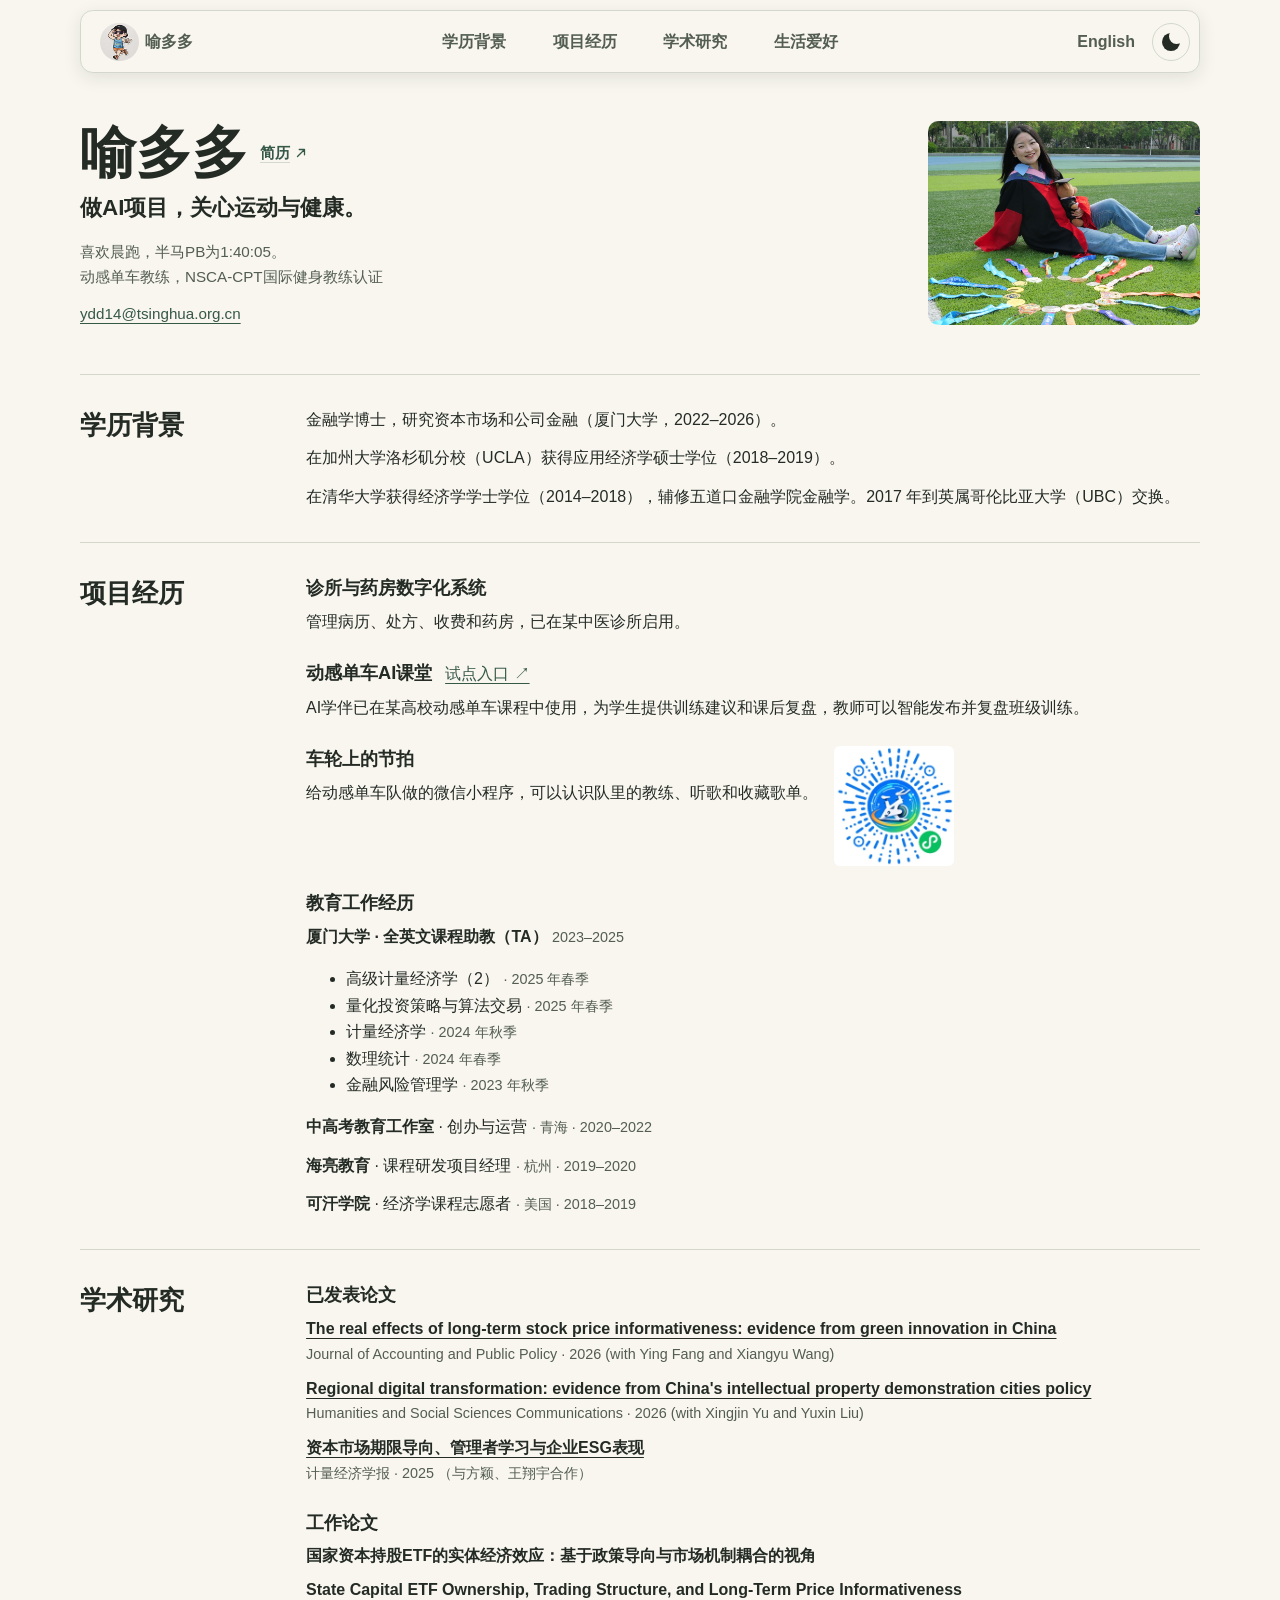
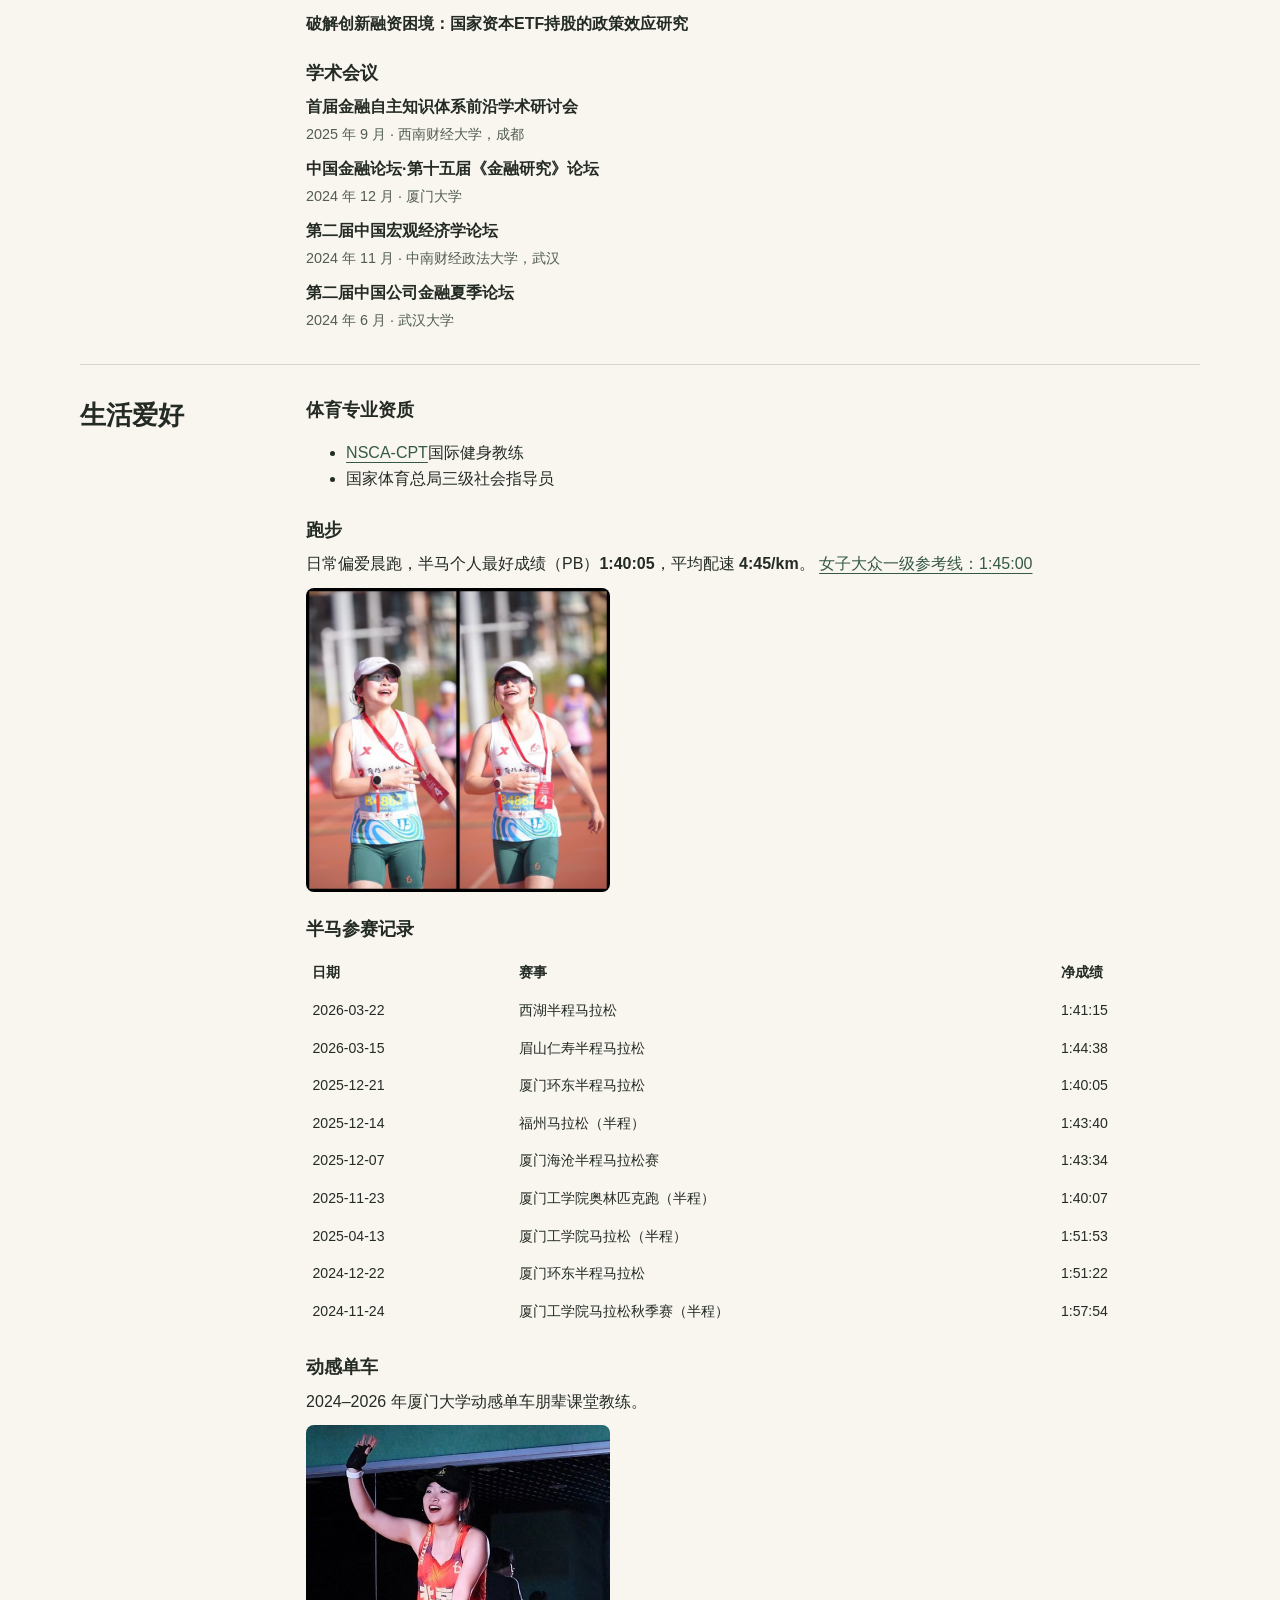
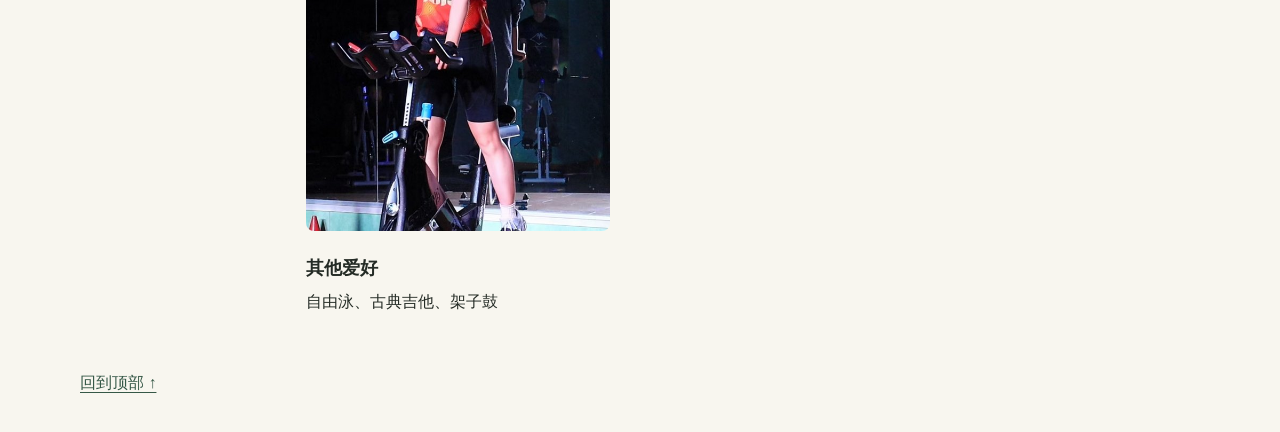
==== index.html @ 2981ffe4 "Optimize avatar and activity photos" ====
<!doctype html>
<html lang="zh-CN">
<meta charset="utf-8">
<meta name="viewport" content="width=device-width,initial-scale=1">
<title>喻多多（Duoduo Yu）｜个人主页</title>
<meta name="description" content="喻多多的个人主页。研究资本市场与公司金融，记录动感单车 AI 课堂、诊所与药房数字化系统，以及跑步和运动经历。">
<link rel="canonical" href="https://duoduoyu18.github.io/">
<link rel="alternate" hreflang="zh-CN" href="https://duoduoyu18.github.io/">
<link rel="alternate" hreflang="en" href="https://duoduoyu18.github.io/en.html">
<link rel="alternate" hreflang="x-default" href="https://duoduoyu18.github.io/">
<script type="application/ld+json">
{"@context":"https://schema.org","@type":"ProfilePage","url":"https://duoduoyu18.github.io/","mainEntity":{"@type":"Person","@id":"https://duoduoyu18.github.io/#duoduo-yu","name":"喻多多","alternateName":"Duoduo Yu","url":"https://duoduoyu18.github.io/"}}
</script>
<link rel="icon" type="image/png" sizes="64x64" href="assets/favicon.png">
<link rel="stylesheet" href="style.css?v=credential-wrap">
<script src="theme.js"></script>
<header><nav aria-label="主页导航"><a class="nav-name" href="#"><img class="nav-avatar" src="assets/avatar.jpg?v=b6f918be05" alt="" width="26" height="26">喻多多</a><div class="nav-links"><a href="#education">学历背景</a><a href="#projects">项目经历</a><a href="#research">学术研究</a><a href="#life">生活爱好</a>
  </div><div class="nav-controls"><a class="language-switch" href="en.html" hreflang="en" lang="en">English</a><button type="button" id="theme" aria-label="深色模式" aria-pressed="false" title="切换深浅外观"><span class="theme-icon" aria-hidden="true"></span></button></div>
</nav></header>
<main>
  <div class="hero"><div><div class="hero-intro"><div class="hero-heading"><h1>喻多多</h1><a class="cv-link" href="assets/DuoduoYu-CV-Full.pdf?v=97f9477d3b"><span>简历</span><svg aria-hidden="true" viewBox="0 0 16 16" width="14" height="14" fill="none" stroke="currentColor" stroke-width="1.5" stroke-linecap="round" stroke-linejoin="round"><path d="M4 12 12 4M6 4h6v6"/></svg></a></div>
    <p class="hero-tagline">做AI项目，关心运动与健康。</p></div>
    <p class="hero-note">喜欢晨跑，半马PB为1:40:05。<br><span class="hero-credential">动感单车教练，NSCA-CPT<span class="credential-name">国际健身教练认证</span></span></p>
    <div class="hero-links"><a href="mailto:ydd14@tsinghua.org.cn">ydd14@tsinghua.org.cn</a></div></div><img src="assets/portrait.jpg?v=663e727a26" width="1080" height="810" fetchpriority="high" alt="喻多多的肖像"></div>
  <section id="education">
    <h2>学历背景</h2><div class="section-content">
    <div class="education-list">
      <p>金融学博士，研究资本市场和公司金融（厦门大学，2022–2026）。</p>
      <p>在加州大学洛杉矶分校（UCLA）获得应用经济学硕士学位（2018–2019）。</p>
      <p>在清华大学获得经济学学士学位（2014–2018），辅修五道口金融学院金融学。2017 年到英属哥伦比亚大学（UBC）交换。</p>
    </div></div>
  </section>
  <section id="projects">
    <h2>项目经历</h2><div class="section-content">
    <article><h3>诊所与药房数字化系统</h3><p>管理病历、处方、收费和药房，已在某中医诊所启用。</p></article>
    <article><div class="project-heading"><h3>动感单车AI课堂</h3><a href="https://pilot.chuangnh.cn/pilot">试点入口 ↗</a></div><p>AI学伴已在某高校动感单车课程中使用，为学生提供训练建议和课后复盘，教师可以智能发布并复盘班级训练。</p></article>
    <article class="mini-project"><div><h3>车轮上的节拍</h3><p>给动感单车队做的微信小程序，可以认识队里的教练、听歌和收藏歌单。</p></div><img class="mini-code" src="assets/cycling-code.jpg" alt="车轮上的节拍微信小程序码" width="258" height="258" loading="lazy" decoding="async"></article>
    <div class="subsection"><h3>教育工作经历</h3>
      <p><strong>厦门大学 · 全英文课程助教（TA）</strong> <span class="meta">2023–2025</span></p>
      <ul>
        <li>高级计量经济学（2） <span class="meta">· 2025 年春季</span></li>
        <li>量化投资策略与算法交易 <span class="meta">· 2025 年春季</span></li>
        <li>计量经济学 <span class="meta">· 2024 年秋季</span></li>
        <li>数理统计 <span class="meta">· 2024 年春季</span></li>
        <li>金融风险管理学 <span class="meta">· 2023 年秋季</span></li>
      </ul>
      <p><strong>中高考教育工作室</strong> · 创办与运营 <span class="meta">· 青海 · 2020–2022</span></p>
      <p><strong>海亮教育</strong> · 课程研发项目经理 <span class="meta">· 杭州 · 2019–2020</span></p>
      <p><strong>可汗学院</strong> · 经济学课程志愿者 <span class="meta">· 美国 · 2018–2019</span></p>
    </div></div>
  </section>
  <section id="research">
    <h2>学术研究</h2><div class="section-content">
    <div class="research-group"><h3>已发表论文</h3>
    <article class="research-entry"><p class="paper-title"><a href="https://doi.org/10.1016/j.jaccpubpol.2026.107481">The real effects of long-term stock price informativeness: evidence from green innovation in China</a></p><p class="meta">Journal of Accounting and Public Policy · 2026 (with Ying Fang and Xiangyu Wang)</p></article>
    <article class="research-entry"><p class="paper-title"><a href="https://doi.org/10.1057/s41599-026-08587-w">Regional digital transformation: evidence from China's intellectual property demonstration cities policy</a></p><p class="meta">Humanities and Social Sciences Communications · 2026 (with Xingjin Yu and Yuxin Liu)</p></article>
    <article class="research-entry"><p class="paper-title"><a href="https://doi.org/10.12012/CJoE2025-0323">资本市场期限导向、管理者学习与企业ESG表现</a></p><p class="meta">计量经济学报 · 2025 （与方颖、王翔宇合作）</p></article>
    </div>
    <div class="subsection research-group"><h3>工作论文</h3><p class="paper-title">国家资本持股ETF的实体经济效应：基于政策导向与市场机制耦合的视角</p><p class="paper-title">State Capital ETF Ownership, Trading Structure, and Long-Term Price Informativeness</p><p class="paper-title">破解创新融资困境：国家资本ETF持股的政策效应研究</p></div>
    <div class="subsection research-group conference-list"><h3>学术会议</h3>
      <p><strong>首届金融自主知识体系前沿学术研讨会</strong> <span class="meta">2025 年 9 月 · 西南财经大学，成都</span></p>
      <p><strong>中国金融论坛·第十五届《金融研究》论坛</strong> <span class="meta">2024 年 12 月 · 厦门大学</span></p>
      <p><strong>第二届中国宏观经济学论坛</strong> <span class="meta">2024 年 11 月 · 中南财经政法大学，武汉</span></p>
      <p><strong>第二届中国公司金融夏季论坛</strong> <span class="meta">2024 年 6 月 · 武汉大学</span></p>
    </div></div>
  </section>
  <section id="life">
    <h2>生活爱好</h2><div class="section-content">
    <article><h3>体育专业资质</h3><ul><li><a href="https://nsca.com.cn/certifications">NSCA-CPT</a>国际健身教练</li><li>国家体育总局三级社会指导员</li></ul></article>
    <article><h3>跑步</h3><p>日常偏爱晨跑，半马个人最好成绩（PB）<strong>1:40:05</strong>，平均配速 <strong>4:45/km</strong>。 <a href="https://www.gagarun.com/zh/blog/half-marathon-average-time-by-age-chart#:~:text=%E5%A5%B3%E5%AD%90%E7%B2%BE%E8%8B%B1%E7%BA%A7">女子大众一级参考线：1:45:00</a></p><img class="activity-photo" src="assets/running.jpg?v=bd28b803ec" alt="喻多多在半马赛场" width="760" height="760" loading="lazy" decoding="async">
    <div class="subsection"><h3>半马参赛记录</h3><table><thead><tr><th>日期</th><th>赛事</th><th>净成绩</th></tr></thead><tbody>
    <tr><td>2026-03-22</td><td>西湖半程马拉松</td><td>1:41:15</td></tr>
    <tr><td>2026-03-15</td><td>眉山仁寿半程马拉松</td><td>1:44:38</td></tr>
    <tr><td>2025-12-21</td><td>厦门环东半程马拉松</td><td>1:40:05</td></tr>
    <tr><td>2025-12-14</td><td>福州马拉松（半程）</td><td>1:43:40</td></tr>
    <tr><td>2025-12-07</td><td>厦门海沧半程马拉松赛</td><td>1:43:34</td></tr>
    <tr><td>2025-11-23</td><td>厦门工学院奥林匹克跑（半程）</td><td>1:40:07</td></tr>
    <tr><td>2025-04-13</td><td>厦门工学院马拉松（半程）</td><td>1:51:53</td></tr>
    <tr><td>2024-12-22</td><td>厦门环东半程马拉松</td><td>1:51:22</td></tr>
    <tr><td>2024-11-24</td><td>厦门工学院马拉松秋季赛（半程）</td><td>1:57:54</td></tr>
    </tbody></table></div></article>
    <article><h3>动感单车</h3><p>2024–2026 年厦门大学动感单车朋辈课堂教练。</p><img class="activity-photo" src="assets/cycling.jpg?v=b81860acdb" alt="喻多多带领动感单车课" width="570" height="760" loading="lazy" decoding="async"></article>
    <article><h3>其他爱好</h3><p>自由泳、古典吉他、架子鼓</p></article></div>
  </section>
</main>
<footer><a href="#">回到顶部 ↑</a></footer>
</html>
---- style.css ----
:root{color-scheme:light;--space-line:.5rem;--space-paragraph:.75rem;--space-group:1.5rem;--reading-leading:1.65;--bg:#f8f6ef;--ink:#242b25;--muted:#535d51;--line:#d4d8cc;--link:#365847}
:root[data-theme=dark]{color-scheme:dark;--bg:#1b211c;--ink:#f0eee4;--muted:#bcc5b8;--line:#444e43;--link:#accdb7}
*{box-sizing:border-box}
body{margin:0 auto;padding:0 clamp(1rem,5vw,3rem);max-width:62rem;background:var(--bg);color:var(--ink);font:1rem/var(--reading-leading) Inter,"Microsoft YaHei",sans-serif}
a{color:var(--link);text-underline-offset:.23em}
:focus-visible{outline:2px solid var(--link);outline-offset:4px}
nav,footer,.section-head{display:flex;align-items:center;gap:.75rem 1.4rem;flex-wrap:wrap}
nav{padding:.55rem 0;border-bottom:1px solid var(--line)}
nav a{text-decoration:none}
button#theme{margin-left:auto;color:var(--ink);background:transparent;font:inherit;font-size:1.2rem;border:1px solid var(--line);border-radius:50%;width:var(--nav-icon-size);height:var(--nav-icon-size);cursor:pointer}
.hero{display:flex;align-items:center;justify-content:space-between;gap:1.5rem;padding:clamp(1.5rem,4vw,3rem) 0}
h1,h2{font-family:"Songti SC",SimSun,serif}
h1{margin:0;font-size:clamp(2rem,4vw,2.85rem);line-height:1.15}
.hero img{display:block;width:clamp(8rem,30vw,17rem);height:auto;border-radius:.65rem}
section{border-top:1px solid var(--line)}
h2{font-size:1.65rem;margin:0 0 .75rem}
.section-head{justify-content:space-between;margin-bottom:1rem}
.section-head h2{margin:0}
article{padding:0}
h3{margin:0;font-size:1.14rem;line-height:1.45;color:var(--ink)}
p{margin:var(--space-line) 0 0;max-width:65ch}
.meta{color:var(--muted);font-size:.9rem}
.subsection{margin-top:var(--space-group)}
table{width:100%;border-collapse:collapse;font-size:.88rem;margin-top:.75rem;font-variant-numeric:tabular-nums}
td,th{text-align:left;padding:.45rem .4rem}
td:first-child,td:last-child{white-space:nowrap}
footer{justify-content:space-between;padding:1.4rem 0 2.2rem}
@media(max-width:480px){nav{gap:.55rem .75rem;font-size:.86rem}.hero{gap:.75rem}td,th{padding:.4rem .2rem}}


#theme{display:grid;place-items:center}
.theme-icon{display:block;position:relative;width:1.12rem;height:1.12rem;border-radius:50%;background:currentColor}
:root:not([data-theme=dark]) .theme-icon::after{content:"";position:absolute;width:.94rem;height:.94rem;border-radius:50%;top:-.21rem;right:-.24rem;background:var(--bg)}
:root[data-theme=dark] .theme-icon{width:.68rem;height:.68rem;box-shadow:0 -.65rem 0 -.23rem,0 .65rem 0 -.23rem,.65rem 0 0 -.23rem,-.65rem 0 0 -.23rem,.46rem .46rem 0 -.23rem,-.46rem .46rem 0 -.23rem,.46rem -.46rem 0 -.23rem,-.46rem -.46rem 0 -.23rem}
.subsection h3 + p{margin-top:var(--space-line)}
.subsection p + p{margin-top:var(--space-paragraph)}
.paper-title{font-size:1rem;font-weight:600;line-height:1.5}

nav{gap:.25rem .4rem}
nav a{display:inline-flex;align-items:center;min-height:2.5rem;padding:.35rem .65rem;border-radius:.4rem;color:var(--muted);font-weight:600;transition:background-color .15s,color .15s}
nav a:hover,nav a:focus-visible,button#theme:hover,button#theme:focus-visible{background:color-mix(in srgb,var(--link) 12%,var(--bg));color:var(--link)}

.research-group{margin-top:1.5rem}
.research-group h3{margin-bottom:.55rem}
.research-group .paper-title{font-weight:600;margin:.4rem 0}
.conference-list strong{font-weight:600}
.conference-list .meta{display:block;margin-top:.05rem}
.conference-list p+p{margin-top:var(--space-paragraph)}
@media(max-width:480px){nav a{padding-inline:.42rem;min-height:2.4rem}nav{gap:.15rem .2rem}}
@media(prefers-reduced-motion:reduce){nav a{transition:none}}

.education-list{display:grid;gap:var(--space-paragraph);max-width:42rem}

.paper-title a{color:inherit}.paper-title a:hover,.paper-title a:focus-visible{color:var(--link)}

.project-heading{display:flex;align-items:baseline;flex-wrap:wrap;gap:.15rem .8rem}.project-heading a{font-size:1rem;text-decoration-skip-ink:none}
.hero-links,.hero-note{font-size:.95rem}
.hero>div{display:grid;gap:var(--space-paragraph);min-width:0}
.hero-intro{display:grid;gap:.25rem}.hero-links a{overflow-wrap:anywhere}
.mini-project{display:flex;align-items:flex-start;gap:.65rem 1rem;flex-wrap:wrap}
.mini-code{width:7.5rem;height:auto;border-radius:.35rem}
#research .research-group h3{color:var(--ink);margin:0 0 .75rem}
#research .research-group>:not(h3){margin:0;padding:0}
#research .research-group>:not(h3)+:not(h3){margin-top:.62rem}
#research .research-entry p{margin:0}
#research .paper-title,#research .conference-list strong{line-height:1.5}
#research .research-entry .meta,#research .conference-list .meta{margin-top:.12rem}

header{position:sticky;top:.65rem;z-index:5;padding:0;margin:.65rem 0 0;border:1px solid var(--line);border-radius:.8rem;background:var(--bg);box-shadow:0 5px 18px #17231c19}
nav{padding:.35rem .55rem;border-bottom:0}
main section{scroll-margin-top:6.5rem}
.hero-links a{text-decoration-skip-ink:none;text-underline-offset:.29em}
#research .research-group + .research-group{margin-top:var(--space-group)}
#research .research-group h3{font-weight:700;margin-bottom:var(--space-line)}
.education-list p{margin:0}
.education-list strong{font-weight:650}
@media(max-width:480px){header{top:.35rem}nav{padding:.25rem .35rem}main section{scroll-margin-top:7rem}}
body{max-width:76rem}
main>section{display:grid;grid-template-columns:minmax(8rem,.21fr) minmax(0,1fr);gap:clamp(1.3rem,3vw,3.2rem);align-items:start;padding-block:clamp(1.5rem,3vw,2rem)}
main>section>h2{margin:0;line-height:1.4}
.section-content{min-width:0;overflow-wrap:anywhere}
.section-content p,.section-content .education-list{max-width:none}
.section-content>article+article{margin-top:var(--space-group)}
.section-content>.research-group:first-child{margin-top:0}
.hero-links a,.section-content li a{text-decoration-skip-ink:none}
@media(max-width:700px){main>section{grid-template-columns:minmax(0,1fr);gap:var(--space-paragraph)}}
nav .language-switch{margin-left:auto}
nav .language-switch+#theme{margin-left:0}
.hero-note{max-width:none;margin:0;color:var(--muted)}
.hero-heading{display:flex;align-items:center;flex-wrap:wrap;gap:.35rem .75rem}
.cv-link{
  display:inline-flex;align-items:center;gap:.25rem;min-height:2.75rem;
  font-size:.95rem;font-weight:650;line-height:1.2;text-decoration:none;white-space:nowrap
}
.cv-link span{text-decoration:underline;text-underline-offset:.26em;text-decoration-color:var(--line)}
.cv-link:hover span,.cv-link:focus-visible span{text-decoration-color:currentColor}
html[lang=en] body,html[lang=en] h1,html[lang=en] h2{font-family:Inter,"Segoe UI",Arial,sans-serif}
html[lang=en] h1,html[lang=en] h2{letter-spacing:-.025em}
nav .nav-name{justify-self:start;font-weight:650;white-space:nowrap;margin-right:.35rem}


nav .nav-links,nav .nav-controls{display:flex;align-items:center;gap:inherit}
nav .nav-controls{margin-left:auto}
nav .language-switch{margin-left:0}
@media(max-width:850px){
  header nav{display:grid;grid-template-columns:minmax(0,1fr) auto;gap:.2rem .35rem}
  nav .nav-links{grid-area:2/1/3/-1;display:grid;grid-template-columns:repeat(4,minmax(0,1fr))}
  nav .nav-links a{justify-content:center;text-align:center;line-height:1.25;padding-inline:.18rem}
  nav .nav-controls{grid-area:1/2}
  main section{scroll-margin-top:8rem}
}
@media(max-width:380px){nav .nav-links a{font-size:.78rem}}
@media(min-width:851px){
  header nav{display:grid;grid-template-columns:1fr auto 1fr}
  nav .nav-name{justify-self:start}
}
@media(max-width:850px){
  nav .nav-links{width:94%;justify-self:center}
}
html[lang=zh-CN] h1{font-size:clamp(2.35rem,5vw,3.5rem)}

@media(min-width:851px){nav .nav-links{column-gap:clamp(.9rem,2vw,1.75rem)}}
@media(max-width:850px){nav .nav-links{width:100%;column-gap:.35rem;margin-top:.2rem}}
nav .nav-name{gap:.42rem}
.nav-avatar{display:block;width:var(--nav-icon-size);height:var(--nav-icon-size);border-radius:50%;object-fit:cover}
.activity-photo{display:block;width:min(100%,19rem);height:auto;margin-top:.65rem;border-radius:.5rem}
header nav{--nav-icon-size:2.4rem}
@media(max-width:480px){header nav{--nav-icon-size:2rem}}

.hero-tagline{max-width:none;margin:0;font-size:clamp(1.08rem,2vw,1.4rem);font-weight:650;line-height:1.4}
.hero-links,.hero-tagline,.hero-note{line-height:var(--reading-leading)}

@media(max-width:600px){
  .hero{flex-direction:column;align-items:flex-start;gap:1rem}
  .hero>div{width:100%}
  .hero img{width:min(100%,14rem)}
  .hero-tagline{font-size:1.08rem;text-wrap:balance}
}

.hero-credential{display:block;text-wrap:balance}
.credential-name{white-space:nowrap}
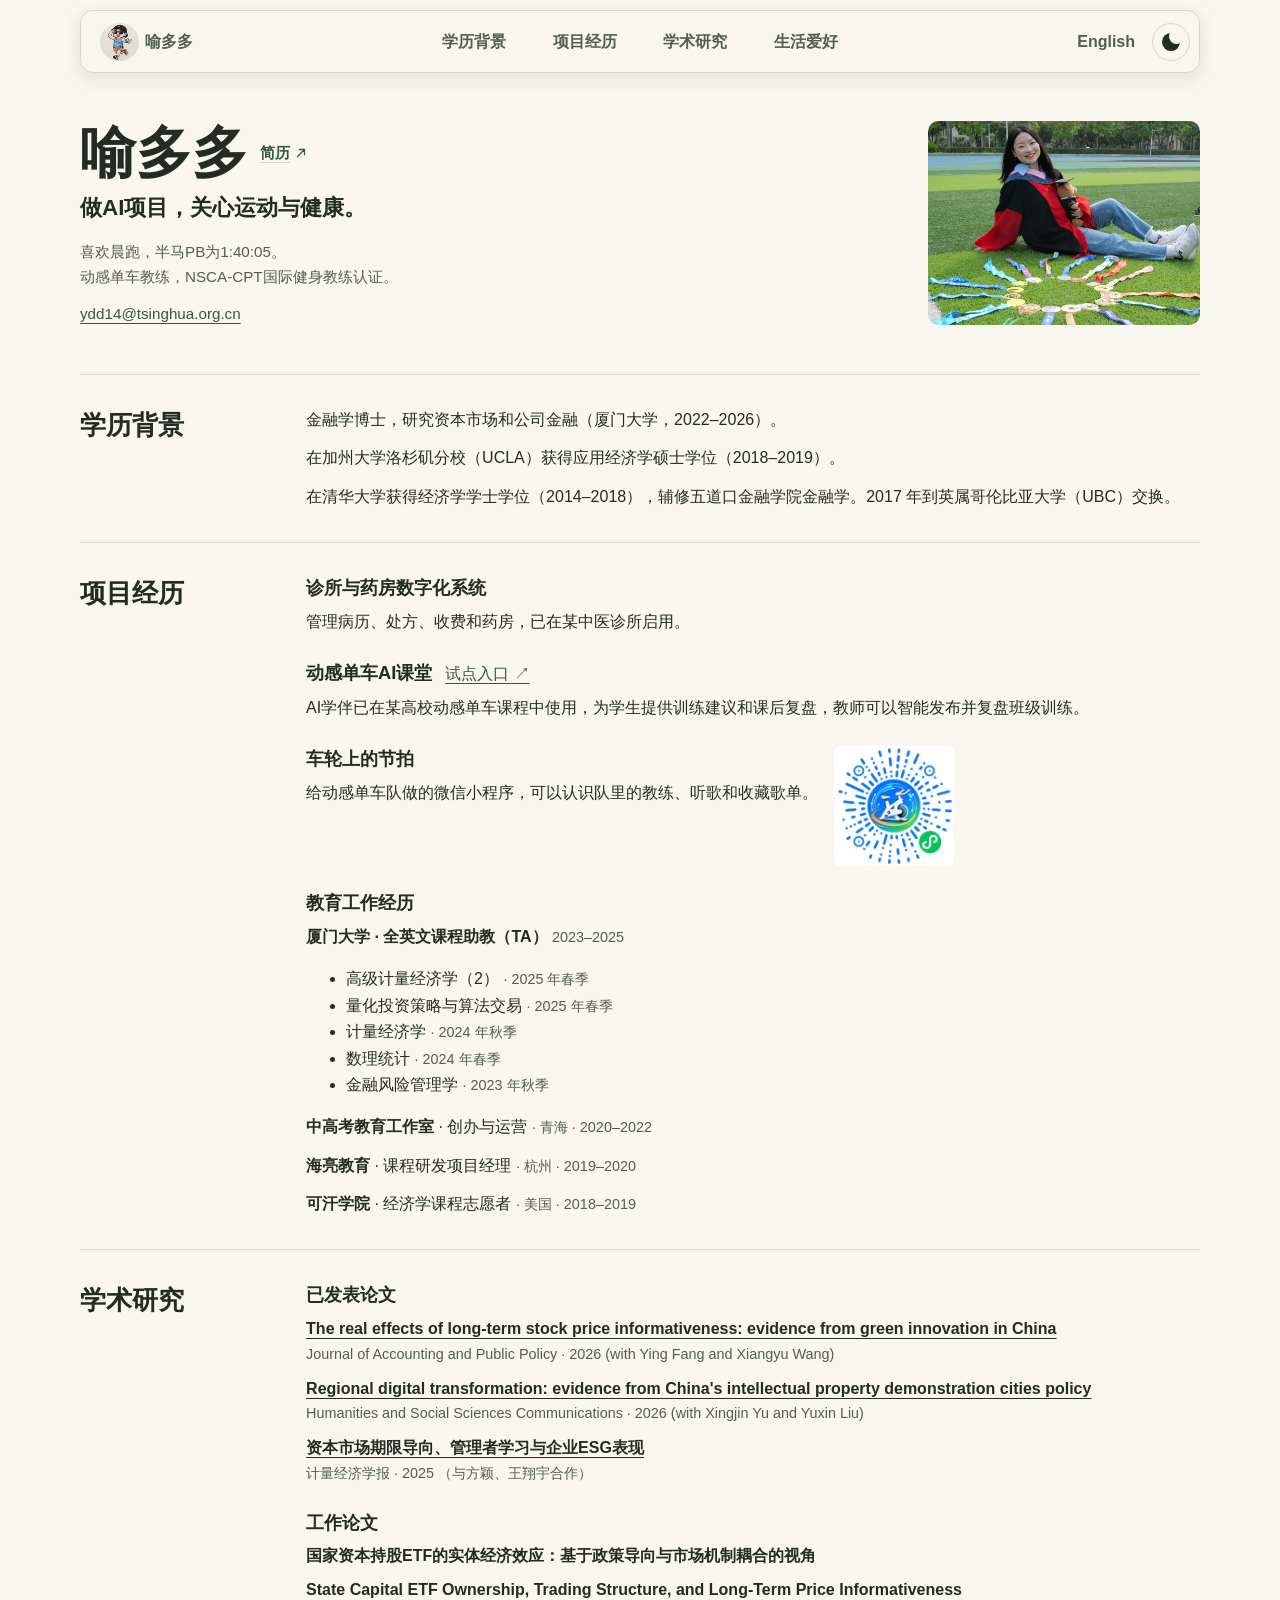
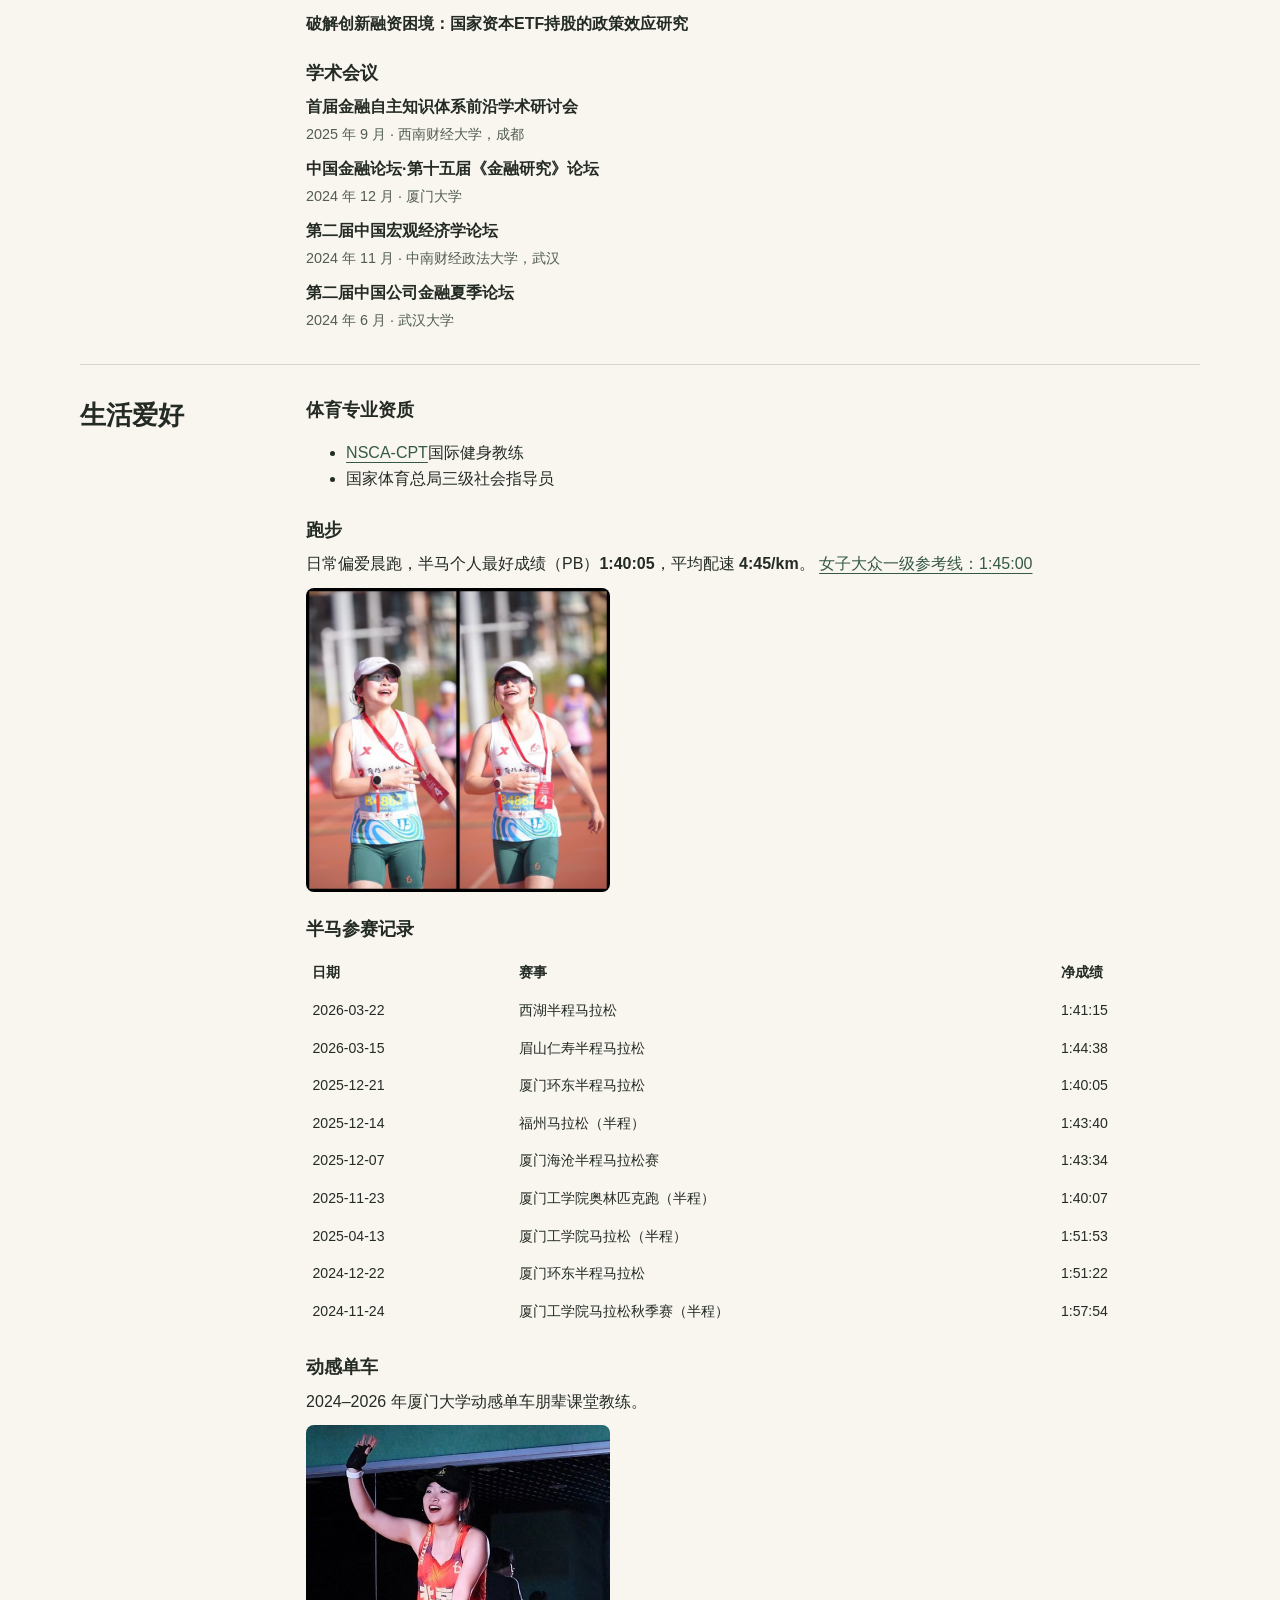
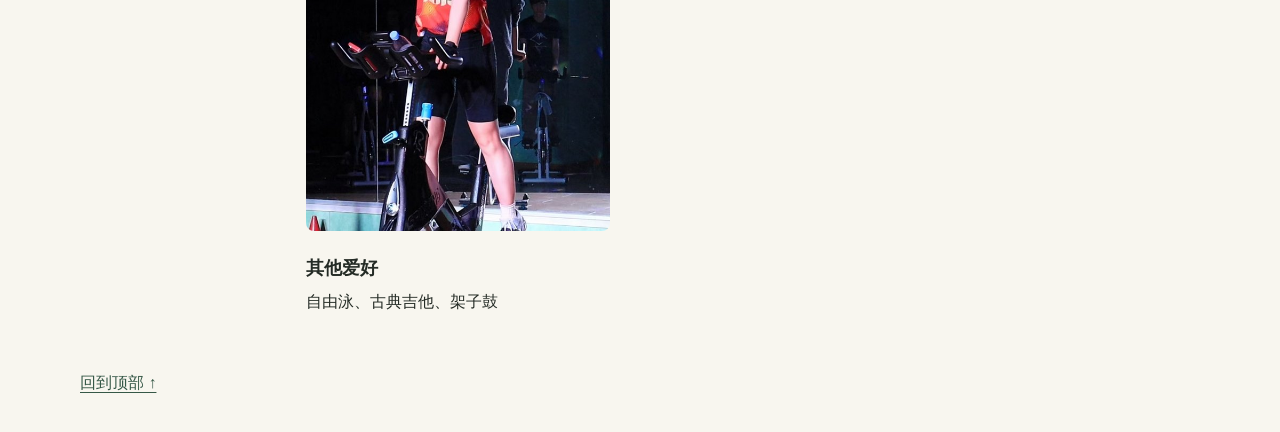
==== commit bba72324: "Use the requested punctuation in the credential" ====
--- a/index.html
+++ b/index.html
@@ -20,7 +20,7 @@
 <main>
   <div class="hero"><div><div class="hero-intro"><div class="hero-heading"><h1>喻多多</h1><a class="cv-link" href="assets/DuoduoYu-CV-Full.pdf?v=97f9477d3b"><span>简历</span><svg aria-hidden="true" viewBox="0 0 16 16" width="14" height="14" fill="none" stroke="currentColor" stroke-width="1.5" stroke-linecap="round" stroke-linejoin="round"><path d="M4 12 12 4M6 4h6v6"/></svg></a></div>
     <p class="hero-tagline">做AI项目，关心运动与健康。</p></div>
-    <p class="hero-note">喜欢晨跑，半马PB为1:40:05。<br><span class="hero-credential">动感单车教练，NSCA-CPT<span class="credential-name">国际健身教练认证</span></span></p>
+    <p class="hero-note">喜欢晨跑，半马PB为1:40:05。<br><span class="hero-credential">动感单车教练，NSCA-CPT<span class="credential-name">国际健身教练认证。</span></span></p>
     <div class="hero-links"><a href="mailto:ydd14@tsinghua.org.cn">ydd14@tsinghua.org.cn</a></div></div><img src="assets/portrait.jpg?v=663e727a26" width="1080" height="810" fetchpriority="high" alt="喻多多的肖像"></div>
   <section id="education">
     <h2>学历背景</h2><div class="section-content">
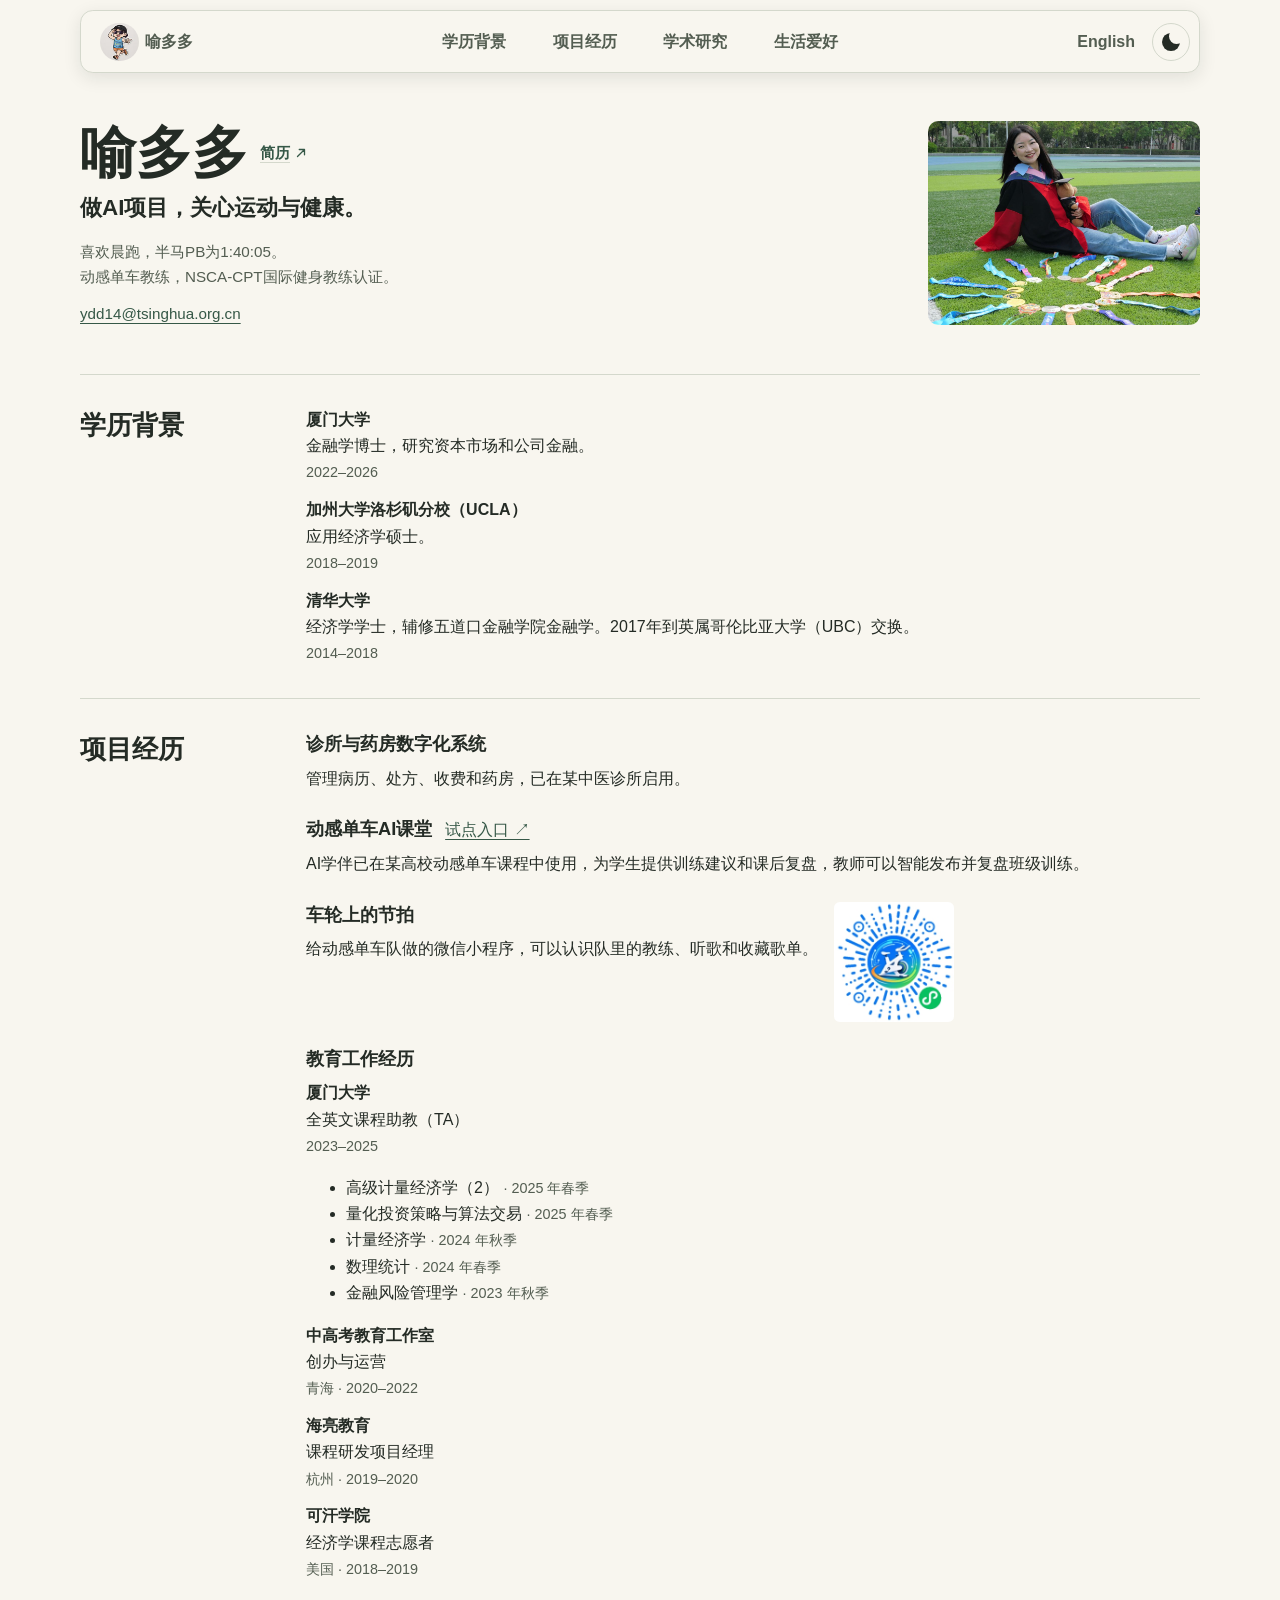
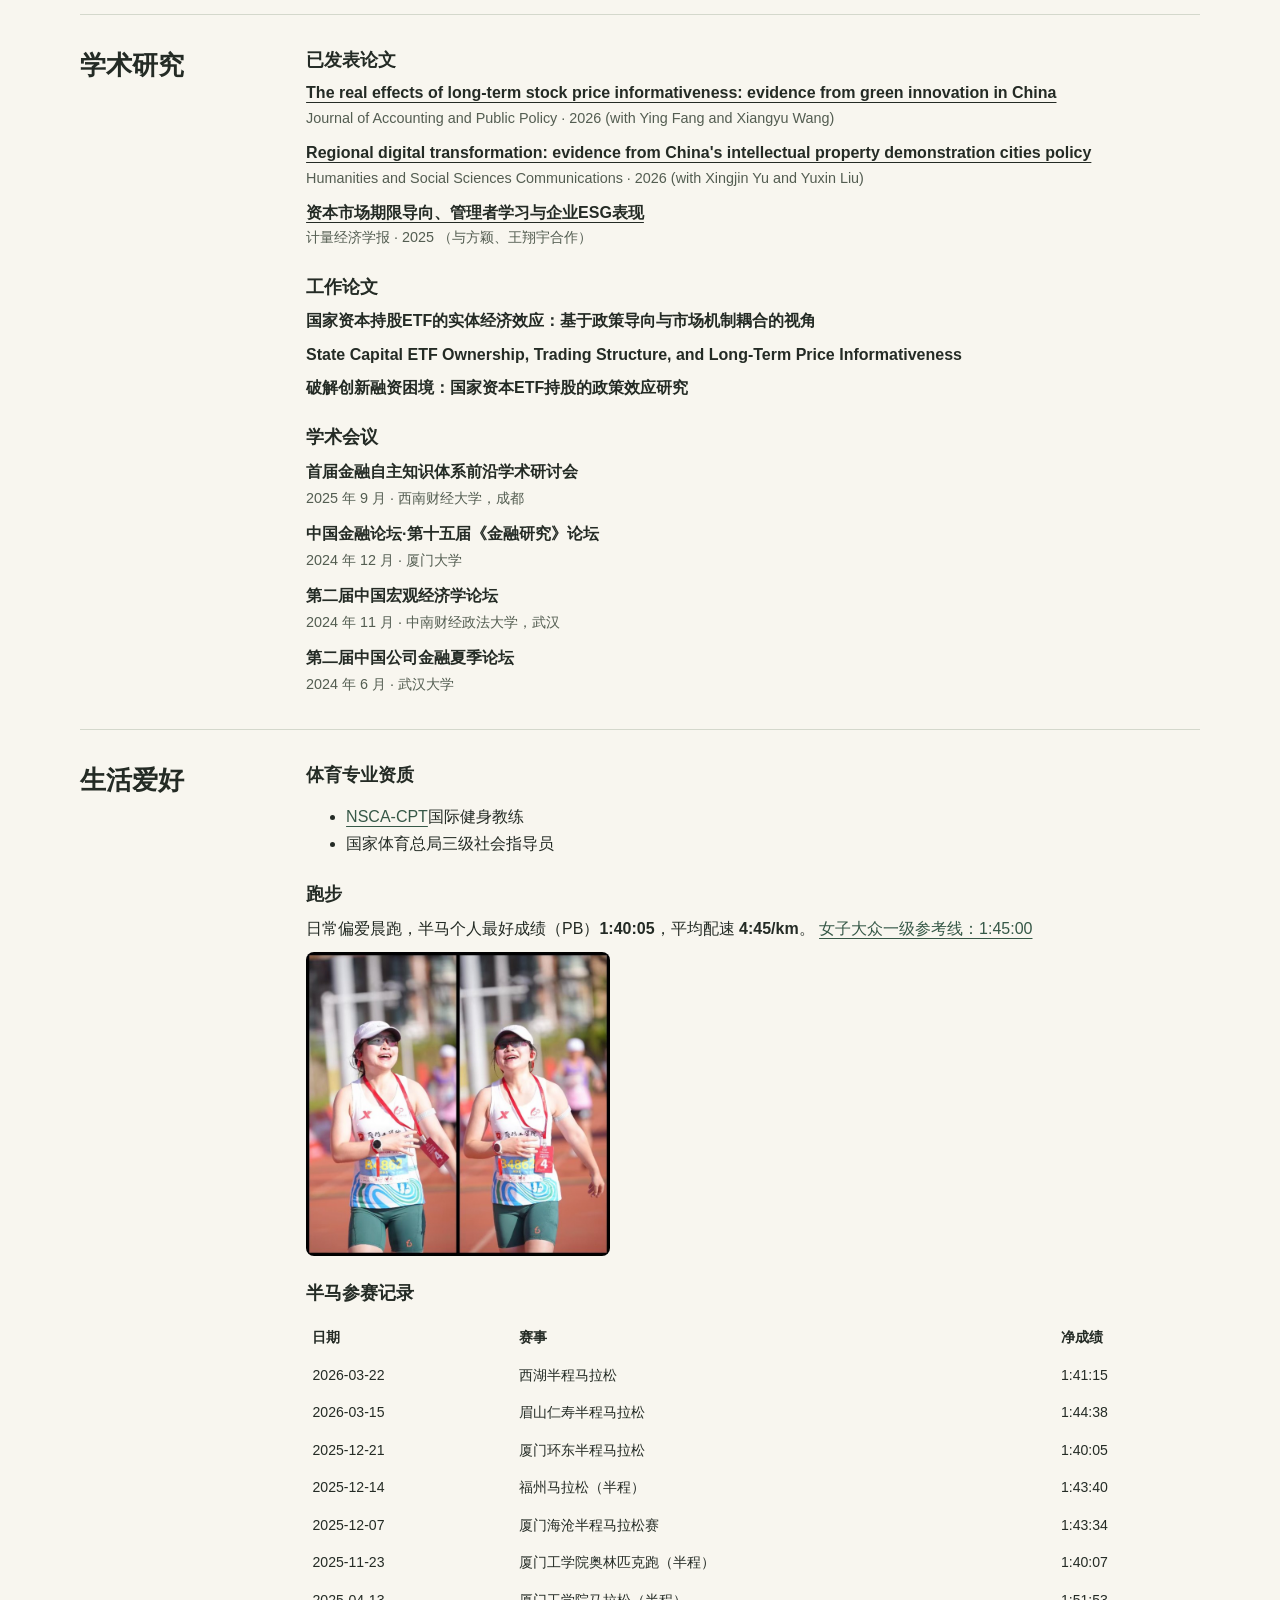
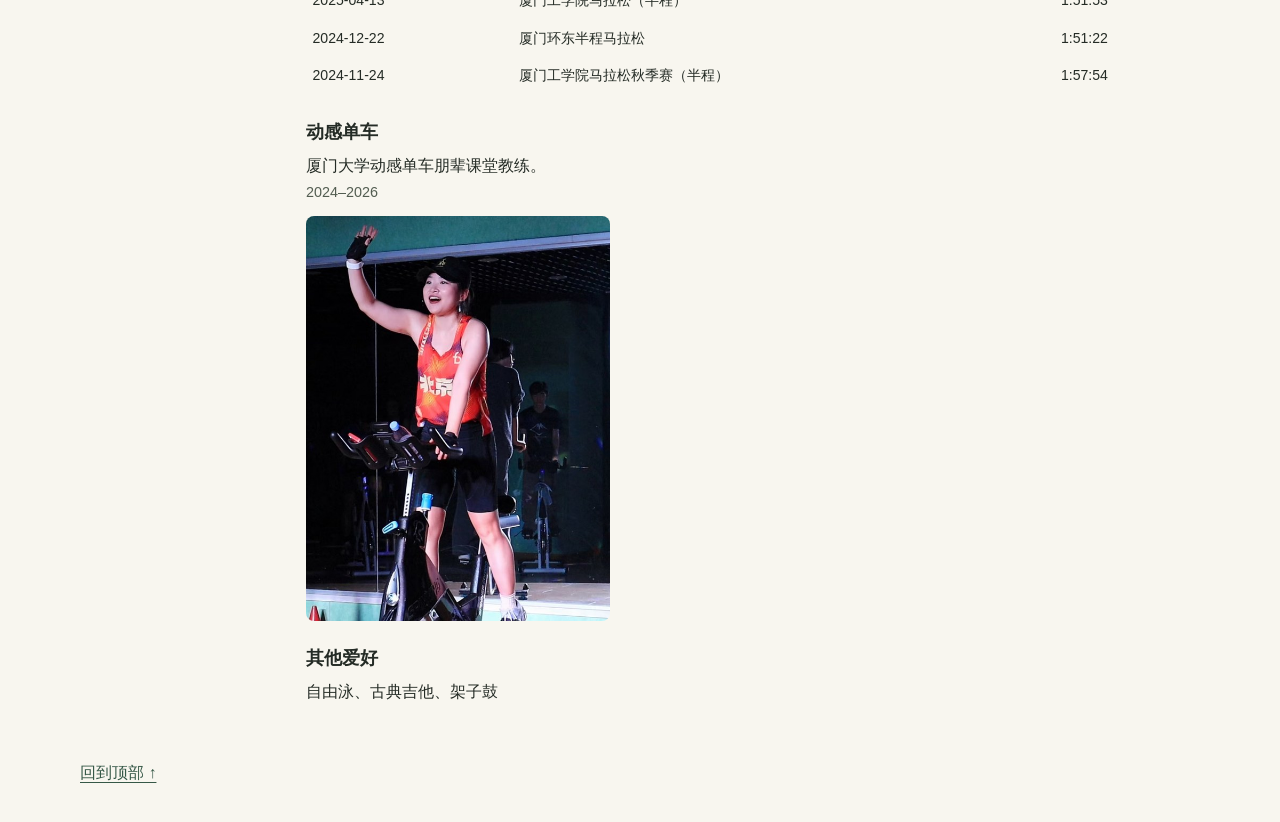
==== commit 8dcfe94e: "Unify biography records and refresh homepage photos" ====
--- a/index.html
+++ b/index.html
@@ -12,7 +12,7 @@
 {"@context":"https://schema.org","@type":"ProfilePage","url":"https://duoduoyu18.github.io/","mainEntity":{"@type":"Person","@id":"https://duoduoyu18.github.io/#duoduo-yu","name":"喻多多","alternateName":"Duoduo Yu","url":"https://duoduoyu18.github.io/"}}
 </script>
 <link rel="icon" type="image/png" sizes="64x64" href="assets/favicon.png">
-<link rel="stylesheet" href="style.css?v=credential-wrap">
+<link rel="stylesheet" href="style.css?v=record-layout">
 <script src="theme.js"></script>
 <header><nav aria-label="主页导航"><a class="nav-name" href="#"><img class="nav-avatar" src="assets/avatar.jpg?v=b6f918be05" alt="" width="26" height="26">喻多多</a><div class="nav-links"><a href="#education">学历背景</a><a href="#projects">项目经历</a><a href="#research">学术研究</a><a href="#life">生活爱好</a>
   </div><div class="nav-controls"><a class="language-switch" href="en.html" hreflang="en" lang="en">English</a><button type="button" id="theme" aria-label="深色模式" aria-pressed="false" title="切换深浅外观"><span class="theme-icon" aria-hidden="true"></span></button></div>
@@ -21,13 +21,13 @@
   <div class="hero"><div><div class="hero-intro"><div class="hero-heading"><h1>喻多多</h1><a class="cv-link" href="assets/DuoduoYu-CV-Full.pdf?v=97f9477d3b"><span>简历</span><svg aria-hidden="true" viewBox="0 0 16 16" width="14" height="14" fill="none" stroke="currentColor" stroke-width="1.5" stroke-linecap="round" stroke-linejoin="round"><path d="M4 12 12 4M6 4h6v6"/></svg></a></div>
     <p class="hero-tagline">做AI项目，关心运动与健康。</p></div>
     <p class="hero-note">喜欢晨跑，半马PB为1:40:05。<br><span class="hero-credential">动感单车教练，NSCA-CPT<span class="credential-name">国际健身教练认证。</span></span></p>
-    <div class="hero-links"><a href="mailto:ydd14@tsinghua.org.cn">ydd14@tsinghua.org.cn</a></div></div><img src="assets/portrait.jpg?v=663e727a26" width="1080" height="810" fetchpriority="high" alt="喻多多的肖像"></div>
+    <div class="hero-links"><a href="mailto:ydd14@tsinghua.org.cn">ydd14@tsinghua.org.cn</a></div></div><img src="assets/portrait.jpg?v=f2bed967e6" width="1080" height="810" fetchpriority="high" alt="喻多多的肖像"></div>
   <section id="education">
     <h2>学历背景</h2><div class="section-content">
     <div class="education-list">
-      <p>金融学博士，研究资本市场和公司金融（厦门大学，2022–2026）。</p>
-      <p>在加州大学洛杉矶分校（UCLA）获得应用经济学硕士学位（2018–2019）。</p>
-      <p>在清华大学获得经济学学士学位（2014–2018），辅修五道口金融学院金融学。2017 年到英属哥伦比亚大学（UBC）交换。</p>
+      <p class="record"><strong>厦门大学</strong><span class="record-detail">金融学博士，研究资本市场和公司金融。</span><span class="meta"><span class="record-date">2022–2026</span></span></p>
+      <p class="record"><strong>加州大学洛杉矶分校（UCLA）</strong><span class="record-detail">应用经济学硕士。</span><span class="meta"><span class="record-date">2018–2019</span></span></p>
+      <p class="record"><strong>清华大学</strong><span class="record-detail">经济学学士，辅修五道口金融学院金融学。2017年到英属哥伦比亚大学（UBC）交换。</span><span class="meta"><span class="record-date">2014–2018</span></span></p>
     </div></div>
   </section>
   <section id="projects">
@@ -36,7 +36,7 @@
     <article><div class="project-heading"><h3>动感单车AI课堂</h3><a href="https://pilot.chuangnh.cn/pilot">试点入口 ↗</a></div><p>AI学伴已在某高校动感单车课程中使用，为学生提供训练建议和课后复盘，教师可以智能发布并复盘班级训练。</p></article>
     <article class="mini-project"><div><h3>车轮上的节拍</h3><p>给动感单车队做的微信小程序，可以认识队里的教练、听歌和收藏歌单。</p></div><img class="mini-code" src="assets/cycling-code.jpg" alt="车轮上的节拍微信小程序码" width="258" height="258" loading="lazy" decoding="async"></article>
     <div class="subsection"><h3>教育工作经历</h3>
-      <p><strong>厦门大学 · 全英文课程助教（TA）</strong> <span class="meta">2023–2025</span></p>
+      <p class="record"><strong>厦门大学</strong><span class="record-detail">全英文课程助教（TA）</span><span class="meta"><span class="record-date">2023–2025</span></span></p>
       <ul>
         <li>高级计量经济学（2） <span class="meta">· 2025 年春季</span></li>
         <li>量化投资策略与算法交易 <span class="meta">· 2025 年春季</span></li>
@@ -44,9 +44,9 @@
         <li>数理统计 <span class="meta">· 2024 年春季</span></li>
         <li>金融风险管理学 <span class="meta">· 2023 年秋季</span></li>
       </ul>
-      <p><strong>中高考教育工作室</strong> · 创办与运营 <span class="meta">· 青海 · 2020–2022</span></p>
-      <p><strong>海亮教育</strong> · 课程研发项目经理 <span class="meta">· 杭州 · 2019–2020</span></p>
-      <p><strong>可汗学院</strong> · 经济学课程志愿者 <span class="meta">· 美国 · 2018–2019</span></p>
+      <p class="record"><strong>中高考教育工作室</strong><span class="record-detail">创办与运营</span><span class="meta">青海 · <span class="record-date">2020–2022</span></span></p>
+      <p class="record"><strong>海亮教育</strong><span class="record-detail">课程研发项目经理</span><span class="meta">杭州 · <span class="record-date">2019–2020</span></span></p>
+      <p class="record"><strong>可汗学院</strong><span class="record-detail">经济学课程志愿者</span><span class="meta">美国 · <span class="record-date">2018–2019</span></span></p>
     </div></div>
   </section>
   <section id="research">
@@ -58,10 +58,10 @@
     </div>
     <div class="subsection research-group"><h3>工作论文</h3><p class="paper-title">国家资本持股ETF的实体经济效应：基于政策导向与市场机制耦合的视角</p><p class="paper-title">State Capital ETF Ownership, Trading Structure, and Long-Term Price Informativeness</p><p class="paper-title">破解创新融资困境：国家资本ETF持股的政策效应研究</p></div>
     <div class="subsection research-group conference-list"><h3>学术会议</h3>
-      <p><strong>首届金融自主知识体系前沿学术研讨会</strong> <span class="meta">2025 年 9 月 · 西南财经大学，成都</span></p>
-      <p><strong>中国金融论坛·第十五届《金融研究》论坛</strong> <span class="meta">2024 年 12 月 · 厦门大学</span></p>
-      <p><strong>第二届中国宏观经济学论坛</strong> <span class="meta">2024 年 11 月 · 中南财经政法大学，武汉</span></p>
-      <p><strong>第二届中国公司金融夏季论坛</strong> <span class="meta">2024 年 6 月 · 武汉大学</span></p>
+      <p class="record"><strong>首届金融自主知识体系前沿学术研讨会</strong><span class="meta"><span class="record-date">2025 年 9 月</span> · 西南财经大学，成都</span></p>
+      <p class="record"><strong>中国金融论坛·第十五届《金融研究》论坛</strong><span class="meta"><span class="record-date">2024 年 12 月</span> · 厦门大学</span></p>
+      <p class="record"><strong>第二届中国宏观经济学论坛</strong><span class="meta"><span class="record-date">2024 年 11 月</span> · 中南财经政法大学，武汉</span></p>
+      <p class="record"><strong>第二届中国公司金融夏季论坛</strong><span class="meta"><span class="record-date">2024 年 6 月</span> · 武汉大学</span></p>
     </div></div>
   </section>
   <section id="life">
@@ -79,7 +79,7 @@
     <tr><td>2024-12-22</td><td>厦门环东半程马拉松</td><td>1:51:22</td></tr>
     <tr><td>2024-11-24</td><td>厦门工学院马拉松秋季赛（半程）</td><td>1:57:54</td></tr>
     </tbody></table></div></article>
-    <article><h3>动感单车</h3><p>2024–2026 年厦门大学动感单车朋辈课堂教练。</p><img class="activity-photo" src="assets/cycling.jpg?v=b81860acdb" alt="喻多多带领动感单车课" width="570" height="760" loading="lazy" decoding="async"></article>
+    <article><h3>动感单车</h3><p class="record"><span class="record-detail">厦门大学动感单车朋辈课堂教练。</span><span class="meta"><span class="record-date">2024–2026</span></span></p><img class="activity-photo" src="assets/cycling.jpg?v=d83d3caaaf" alt="喻多多带领动感单车课" width="570" height="760" loading="lazy" decoding="async"></article>
     <article><h3>其他爱好</h3><p>自由泳、古典吉他、架子鼓</p></article></div>
   </section>
 </main>
--- a/style.css
+++ b/style.css
@@ -43,9 +43,6 @@
 .research-group{margin-top:1.5rem}
 .research-group h3{margin-bottom:.55rem}
 .research-group .paper-title{font-weight:600;margin:.4rem 0}
-.conference-list strong{font-weight:600}
-.conference-list .meta{display:block;margin-top:.05rem}
-.conference-list p+p{margin-top:var(--space-paragraph)}
 @media(max-width:480px){nav a{padding-inline:.42rem;min-height:2.4rem}nav{gap:.15rem .2rem}}
 @media(prefers-reduced-motion:reduce){nav a{transition:none}}
 
@@ -63,8 +60,8 @@
 #research .research-group>:not(h3){margin:0;padding:0}
 #research .research-group>:not(h3)+:not(h3){margin-top:.62rem}
 #research .research-entry p{margin:0}
-#research .paper-title,#research .conference-list strong{line-height:1.5}
-#research .research-entry .meta,#research .conference-list .meta{margin-top:.12rem}
+#research .paper-title{line-height:1.5}
+#research .research-entry .meta{margin-top:.12rem}
 
 header{position:sticky;top:.65rem;z-index:5;padding:0;margin:.65rem 0 0;border:1px solid var(--line);border-radius:.8rem;background:var(--bg);box-shadow:0 5px 18px #17231c19}
 nav{padding:.35rem .55rem;border-bottom:0}
@@ -73,7 +70,6 @@
 #research .research-group + .research-group{margin-top:var(--space-group)}
 #research .research-group h3{font-weight:700;margin-bottom:var(--space-line)}
 .education-list p{margin:0}
-.education-list strong{font-weight:650}
 @media(max-width:480px){header{top:.35rem}nav{padding:.25rem .35rem}main section{scroll-margin-top:7rem}}
 body{max-width:76rem}
 main>section{display:grid;grid-template-columns:minmax(8rem,.21fr) minmax(0,1fr);gap:clamp(1.3rem,3vw,3.2rem);align-items:start;padding-block:clamp(1.5rem,3vw,2rem)}
@@ -139,3 +135,12 @@
 
 .hero-credential{display:block;text-wrap:balance}
 .credential-name{white-space:nowrap}
+
+.record strong{font-weight:600}
+.record-detail,.record>.meta{display:block}
+.record>.meta{margin-top:.12rem}
+.record-date{white-space:nowrap}
+.section-content li .meta{display:inline-block}
+@media(max-width:700px){
+  .mini-project{flex-direction:column}
+}
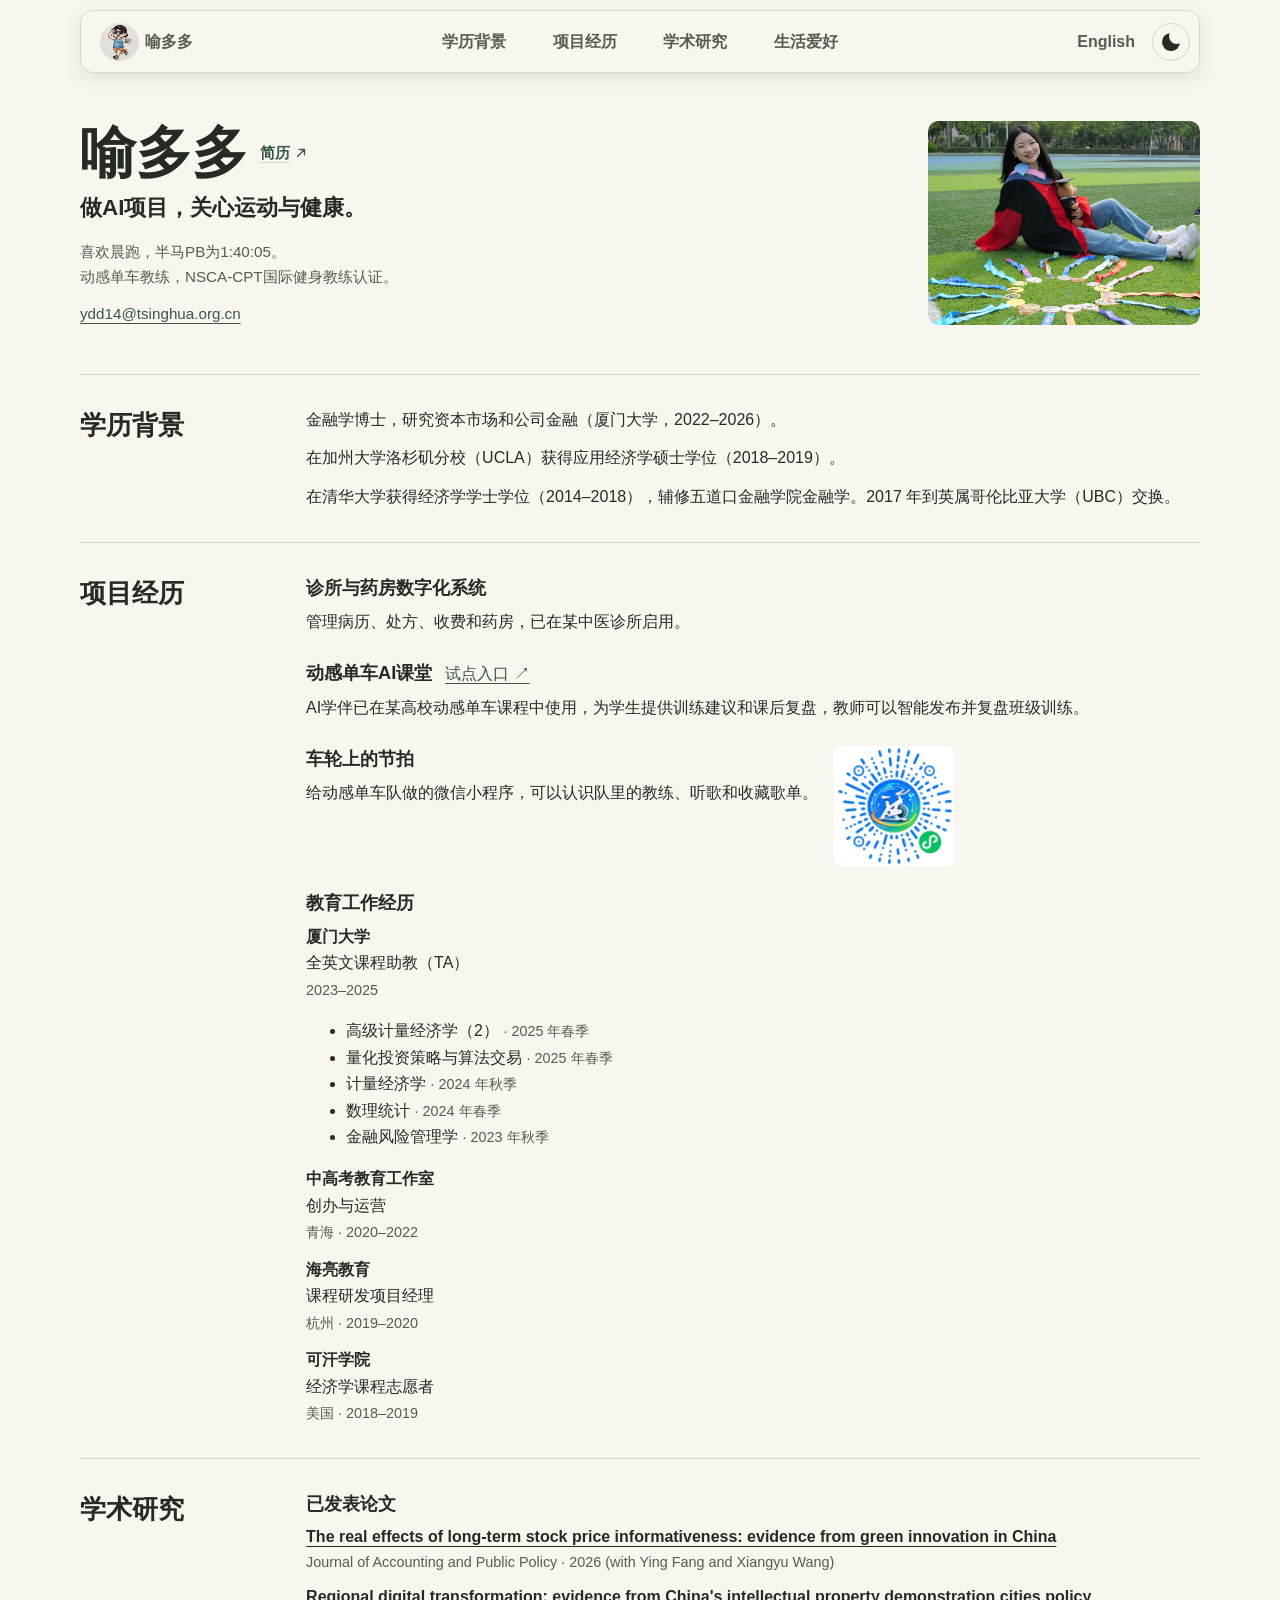
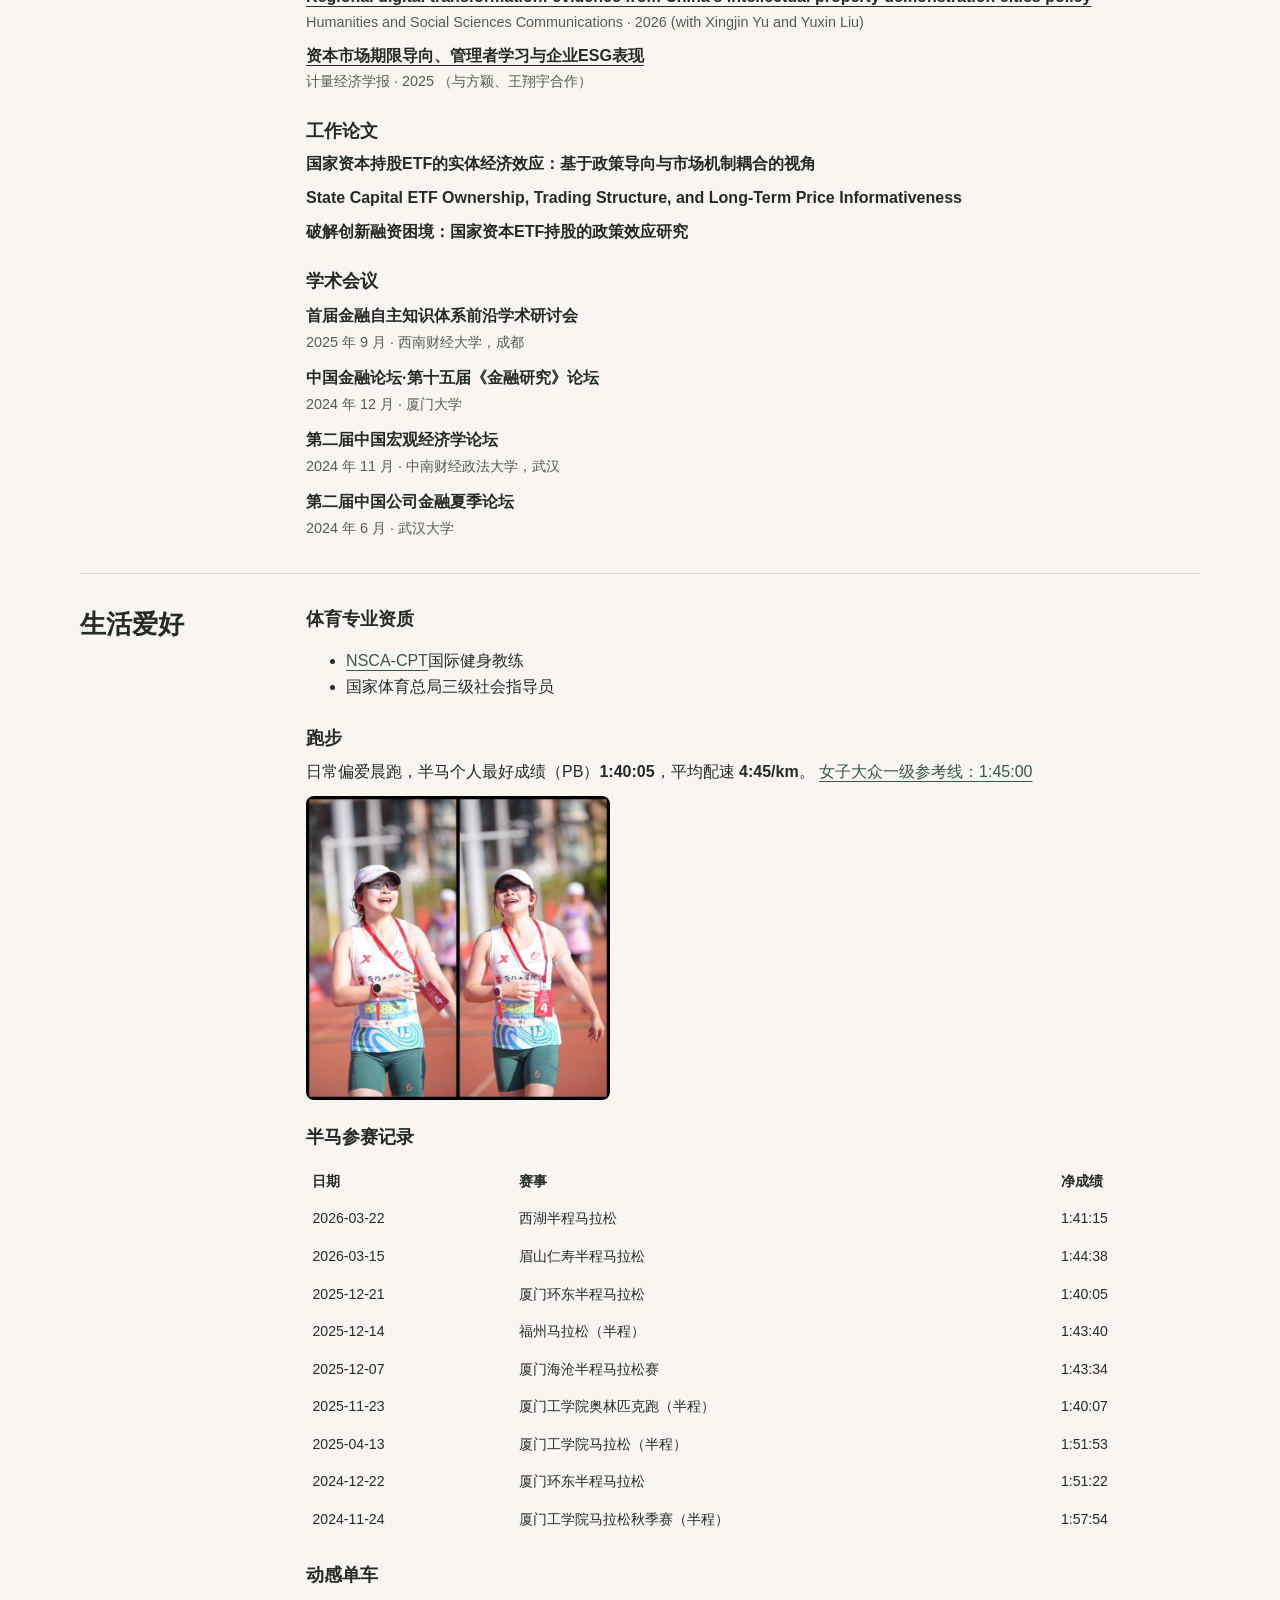
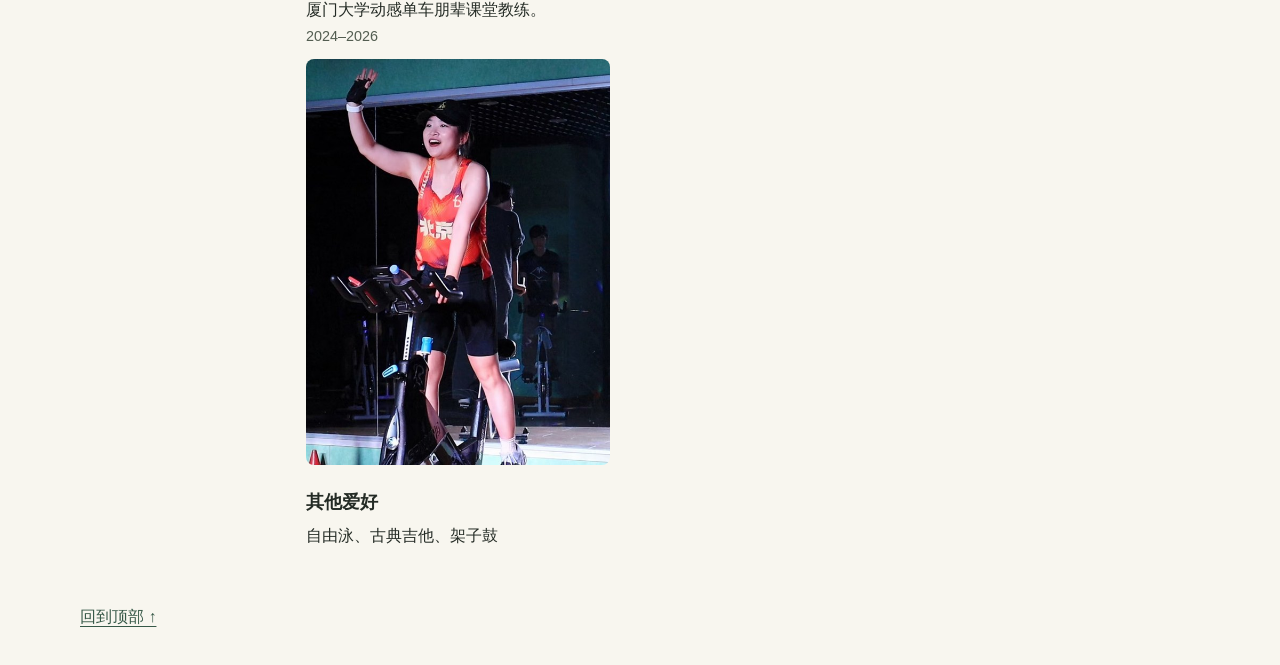
==== commit 7b0fdb2d: "Restore original education sections" ====
--- a/index.html
+++ b/index.html
@@ -25,9 +25,9 @@
   <section id="education">
     <h2>学历背景</h2><div class="section-content">
     <div class="education-list">
-      <p class="record"><strong>厦门大学</strong><span class="record-detail">金融学博士，研究资本市场和公司金融。</span><span class="meta"><span class="record-date">2022–2026</span></span></p>
-      <p class="record"><strong>加州大学洛杉矶分校（UCLA）</strong><span class="record-detail">应用经济学硕士。</span><span class="meta"><span class="record-date">2018–2019</span></span></p>
-      <p class="record"><strong>清华大学</strong><span class="record-detail">经济学学士，辅修五道口金融学院金融学。2017年到英属哥伦比亚大学（UBC）交换。</span><span class="meta"><span class="record-date">2014–2018</span></span></p>
+      <p>金融学博士，研究资本市场和公司金融（厦门大学，2022–2026）。</p>
+      <p>在加州大学洛杉矶分校（UCLA）获得应用经济学硕士学位（2018–2019）。</p>
+      <p>在清华大学获得经济学学士学位（2014–2018），辅修五道口金融学院金融学。2017 年到英属哥伦比亚大学（UBC）交换。</p>
     </div></div>
   </section>
   <section id="projects">
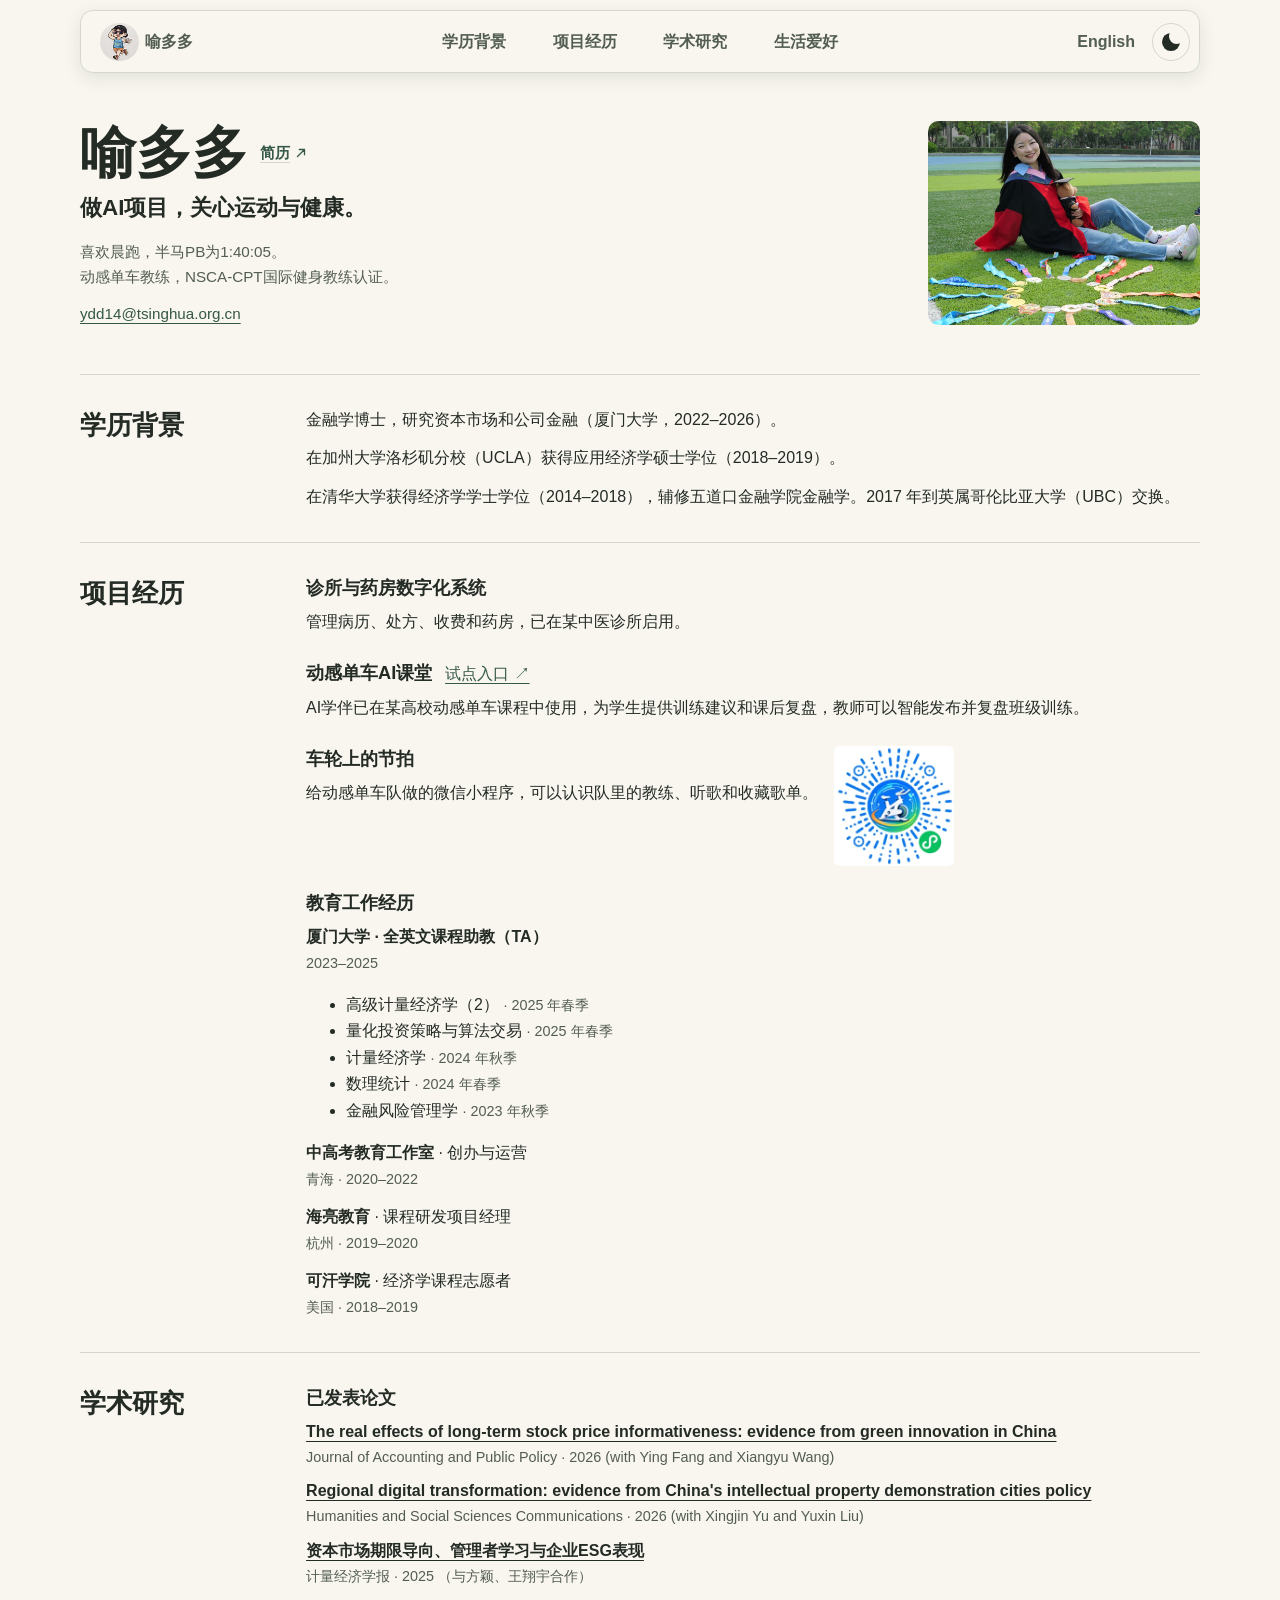
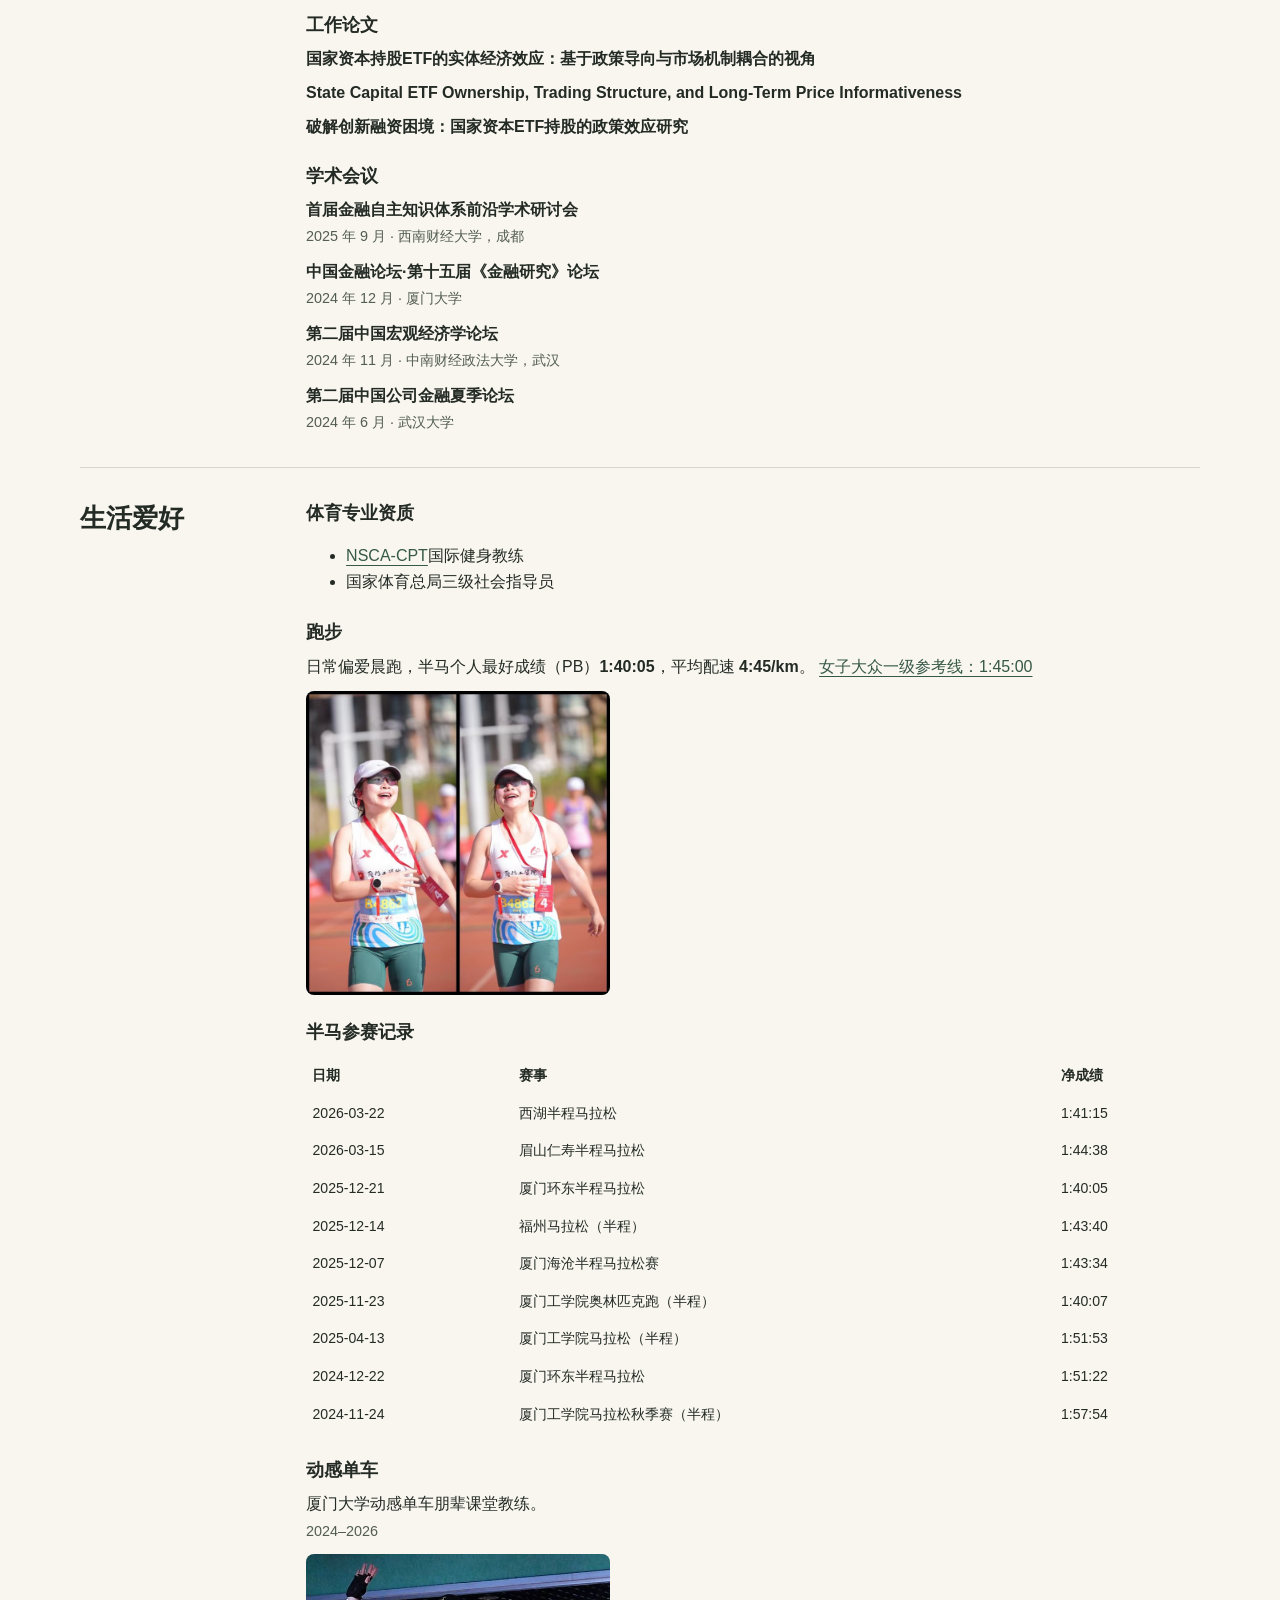
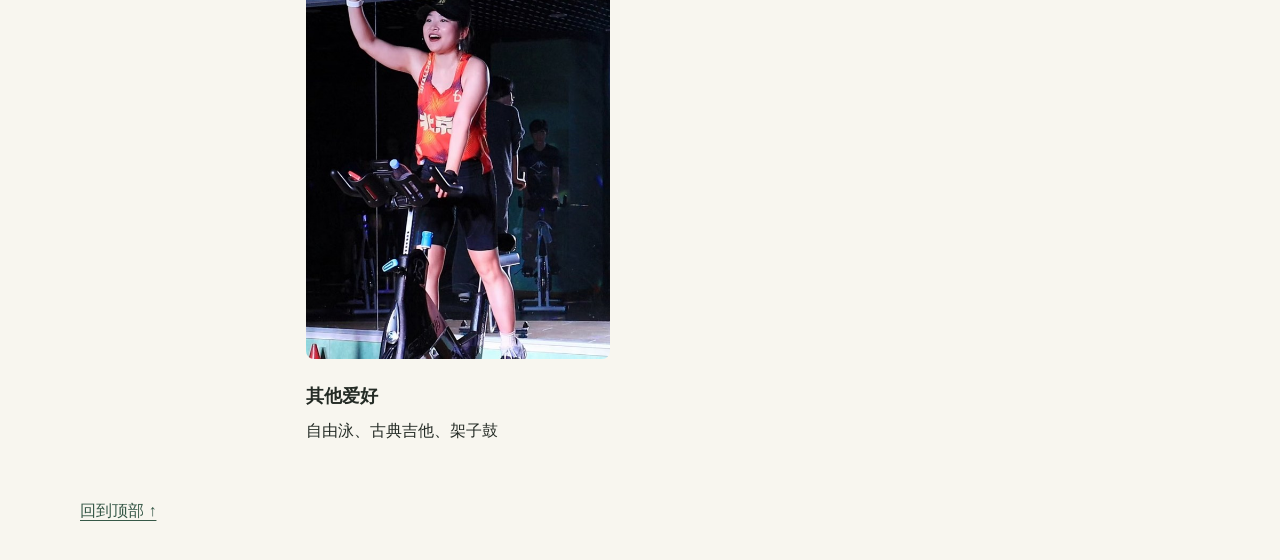
==== commit 326ab055: "Keep education roles alongside organization names" ====
--- a/index.html
+++ b/index.html
@@ -36,7 +36,7 @@
     <article><div class="project-heading"><h3>动感单车AI课堂</h3><a href="https://pilot.chuangnh.cn/pilot">试点入口 ↗</a></div><p>AI学伴已在某高校动感单车课程中使用，为学生提供训练建议和课后复盘，教师可以智能发布并复盘班级训练。</p></article>
     <article class="mini-project"><div><h3>车轮上的节拍</h3><p>给动感单车队做的微信小程序，可以认识队里的教练、听歌和收藏歌单。</p></div><img class="mini-code" src="assets/cycling-code.jpg" alt="车轮上的节拍微信小程序码" width="258" height="258" loading="lazy" decoding="async"></article>
     <div class="subsection"><h3>教育工作经历</h3>
-      <p class="record"><strong>厦门大学</strong><span class="record-detail">全英文课程助教（TA）</span><span class="meta"><span class="record-date">2023–2025</span></span></p>
+      <p class="record"><strong>厦门大学 · 全英文课程助教（TA）</strong><span class="meta"><span class="record-date">2023–2025</span></span></p>
       <ul>
         <li>高级计量经济学（2） <span class="meta">· 2025 年春季</span></li>
         <li>量化投资策略与算法交易 <span class="meta">· 2025 年春季</span></li>
@@ -44,9 +44,9 @@
         <li>数理统计 <span class="meta">· 2024 年春季</span></li>
         <li>金融风险管理学 <span class="meta">· 2023 年秋季</span></li>
       </ul>
-      <p class="record"><strong>中高考教育工作室</strong><span class="record-detail">创办与运营</span><span class="meta">青海 · <span class="record-date">2020–2022</span></span></p>
-      <p class="record"><strong>海亮教育</strong><span class="record-detail">课程研发项目经理</span><span class="meta">杭州 · <span class="record-date">2019–2020</span></span></p>
-      <p class="record"><strong>可汗学院</strong><span class="record-detail">经济学课程志愿者</span><span class="meta">美国 · <span class="record-date">2018–2019</span></span></p>
+      <p class="record"><strong>中高考教育工作室</strong> · 创办与运营<span class="meta">青海 · <span class="record-date">2020–2022</span></span></p>
+      <p class="record"><strong>海亮教育</strong> · 课程研发项目经理<span class="meta">杭州 · <span class="record-date">2019–2020</span></span></p>
+      <p class="record"><strong>可汗学院</strong> · 经济学课程志愿者<span class="meta">美国 · <span class="record-date">2018–2019</span></span></p>
     </div></div>
   </section>
   <section id="research">
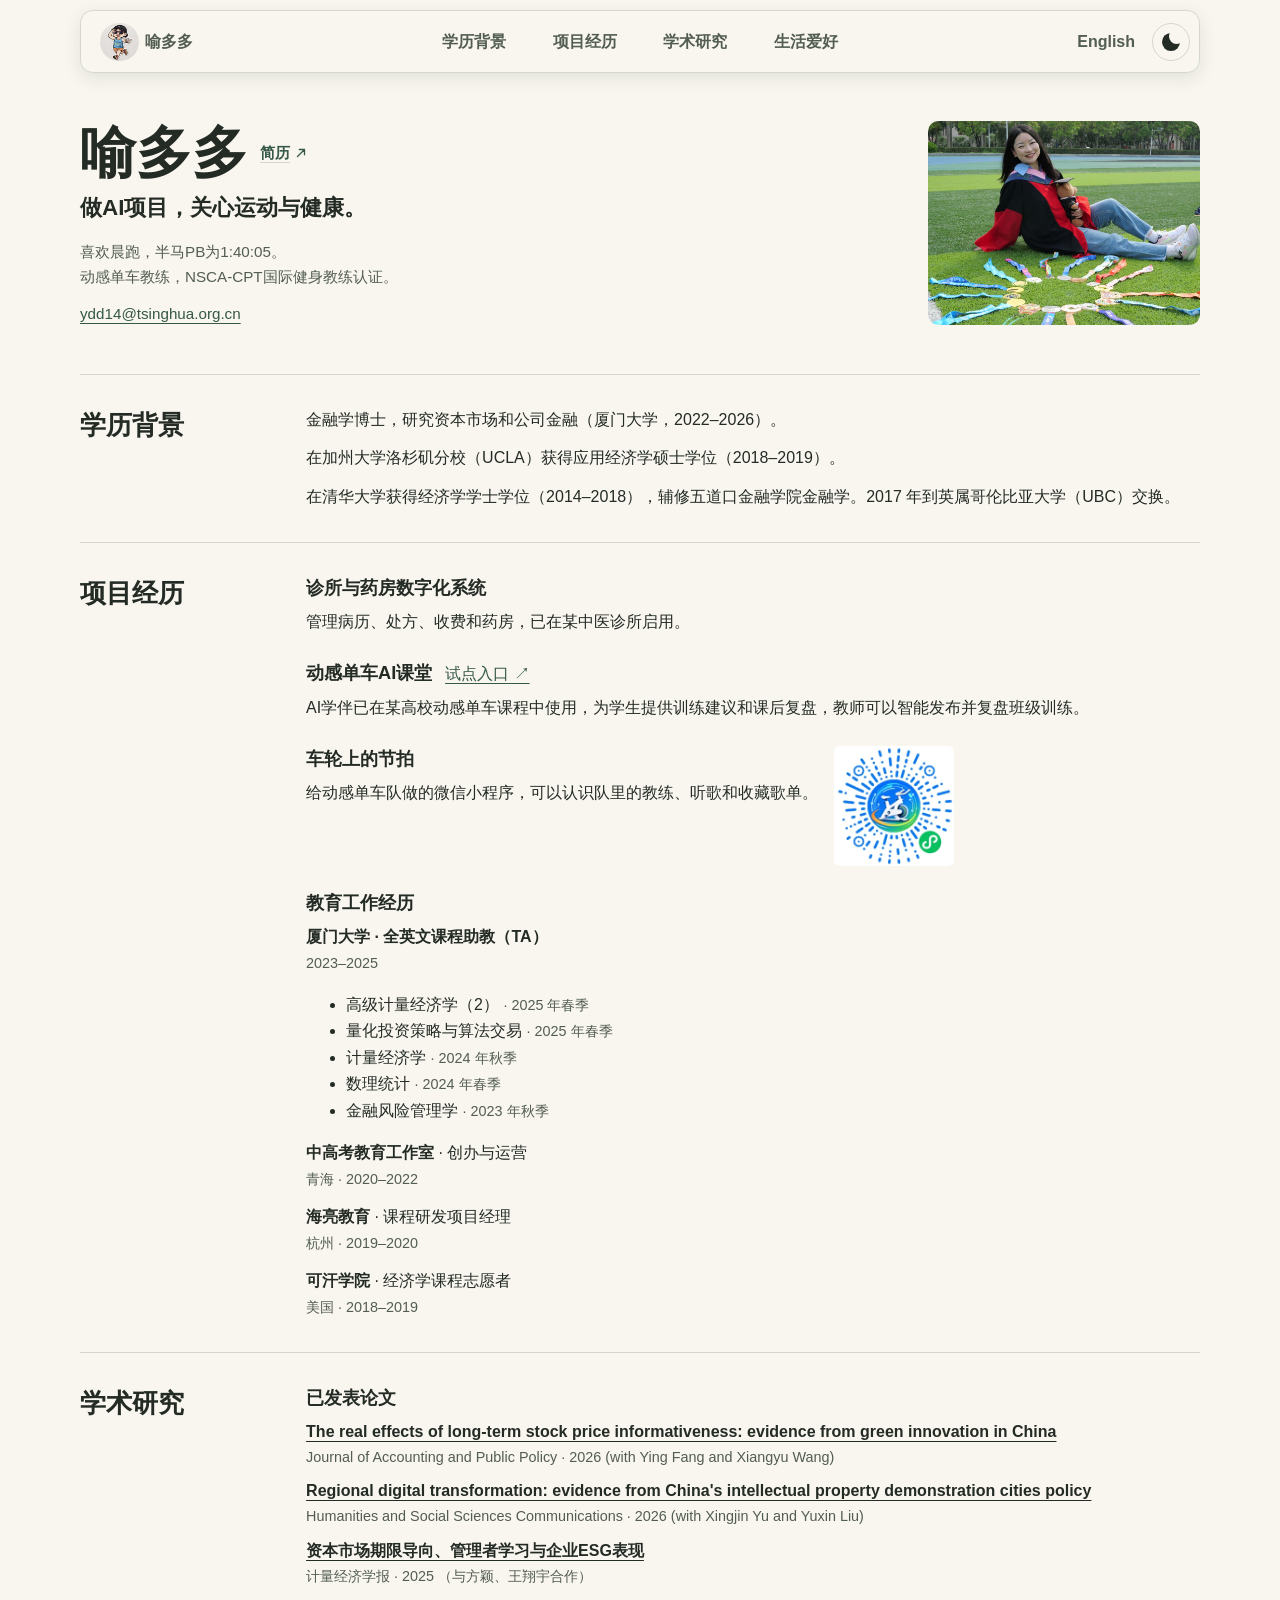
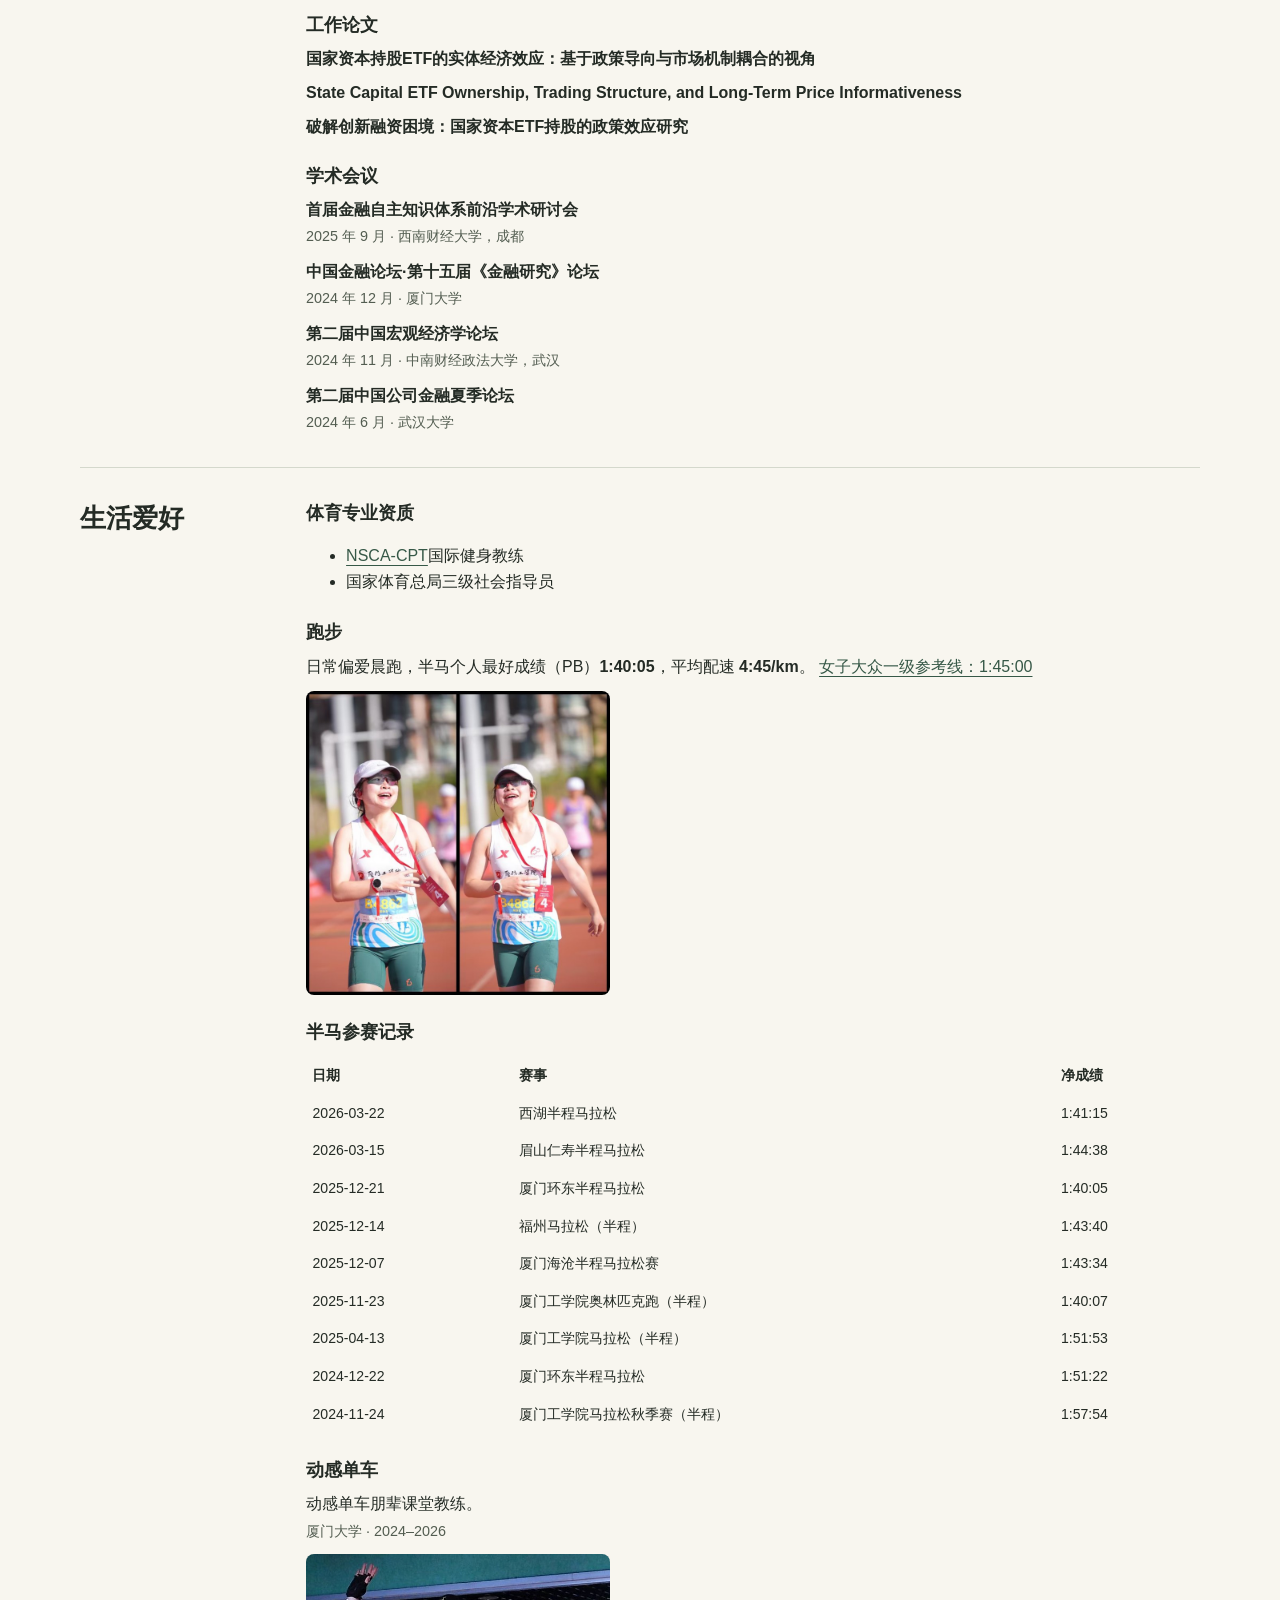
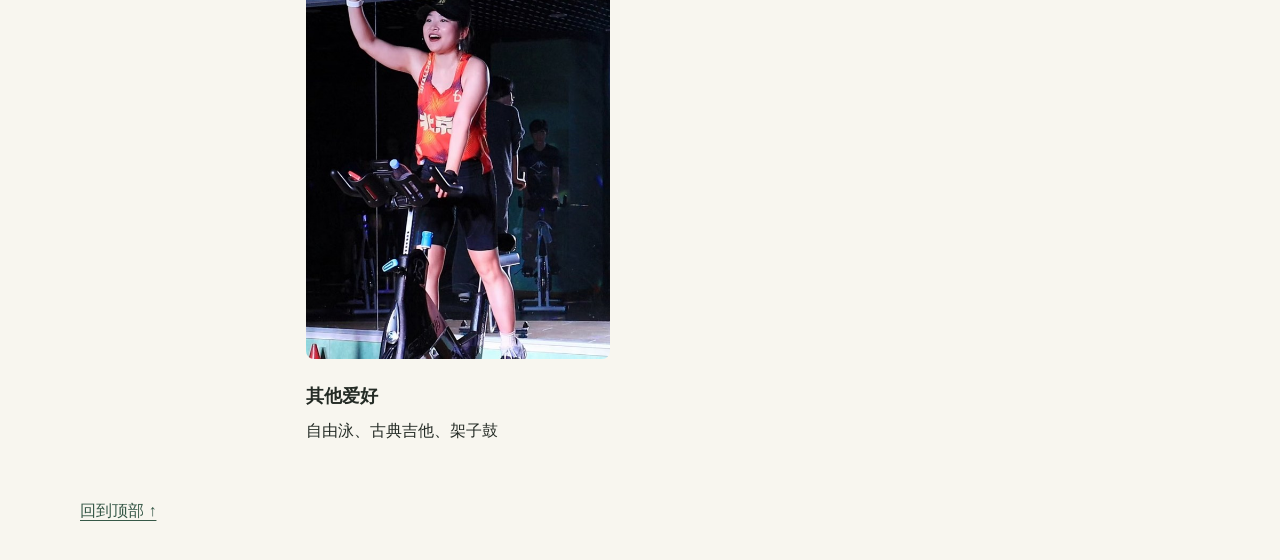
==== commit 459bab51: "Group cycling location with its dates" ====
--- a/index.html
+++ b/index.html
@@ -79,7 +79,7 @@
     <tr><td>2024-12-22</td><td>厦门环东半程马拉松</td><td>1:51:22</td></tr>
     <tr><td>2024-11-24</td><td>厦门工学院马拉松秋季赛（半程）</td><td>1:57:54</td></tr>
     </tbody></table></div></article>
-    <article><h3>动感单车</h3><p class="record"><span class="record-detail">厦门大学动感单车朋辈课堂教练。</span><span class="meta"><span class="record-date">2024–2026</span></span></p><img class="activity-photo" src="assets/cycling.jpg?v=d83d3caaaf" alt="喻多多带领动感单车课" width="570" height="760" loading="lazy" decoding="async"></article>
+    <article><h3>动感单车</h3><p class="record"><span class="record-detail">动感单车朋辈课堂教练。</span><span class="meta">厦门大学 · <span class="record-date">2024–2026</span></span></p><img class="activity-photo" src="assets/cycling.jpg?v=d83d3caaaf" alt="喻多多带领动感单车课" width="570" height="760" loading="lazy" decoding="async"></article>
     <article><h3>其他爱好</h3><p>自由泳、古典吉他、架子鼓</p></article></div>
   </section>
 </main>
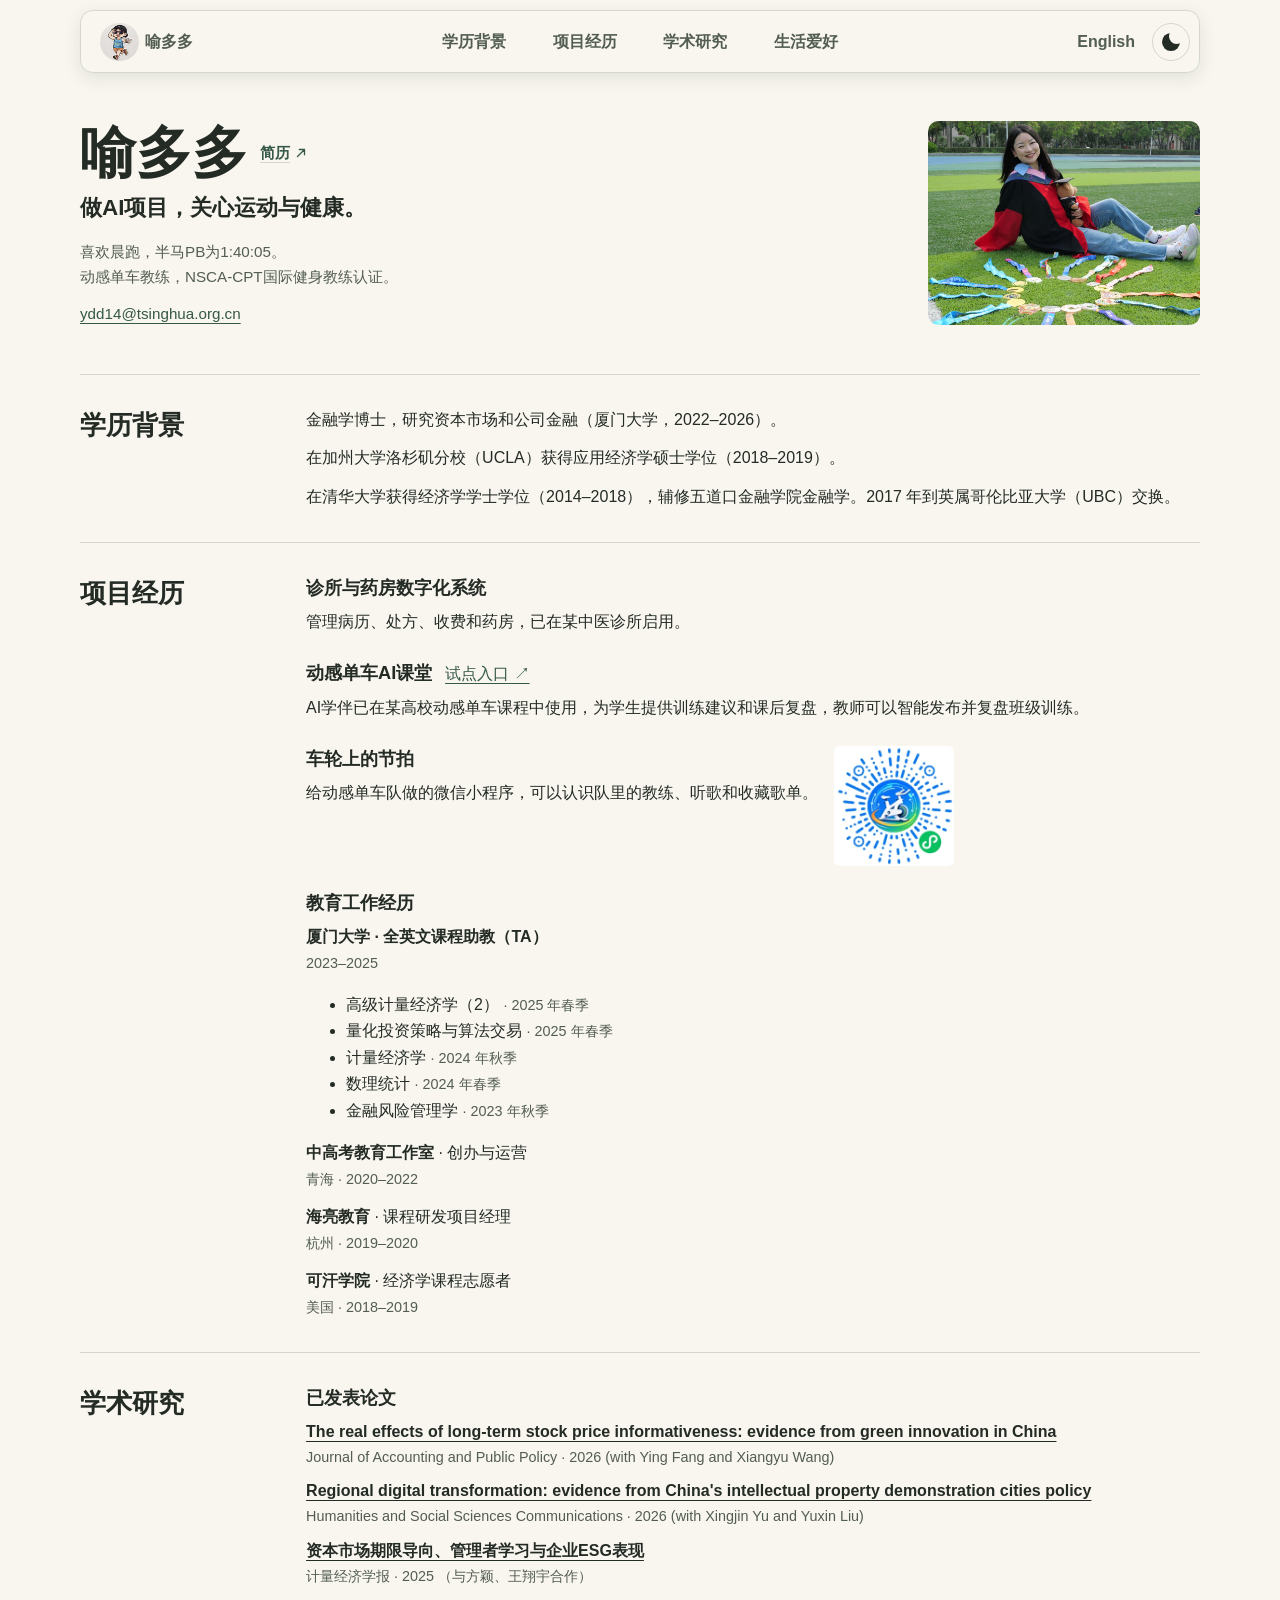
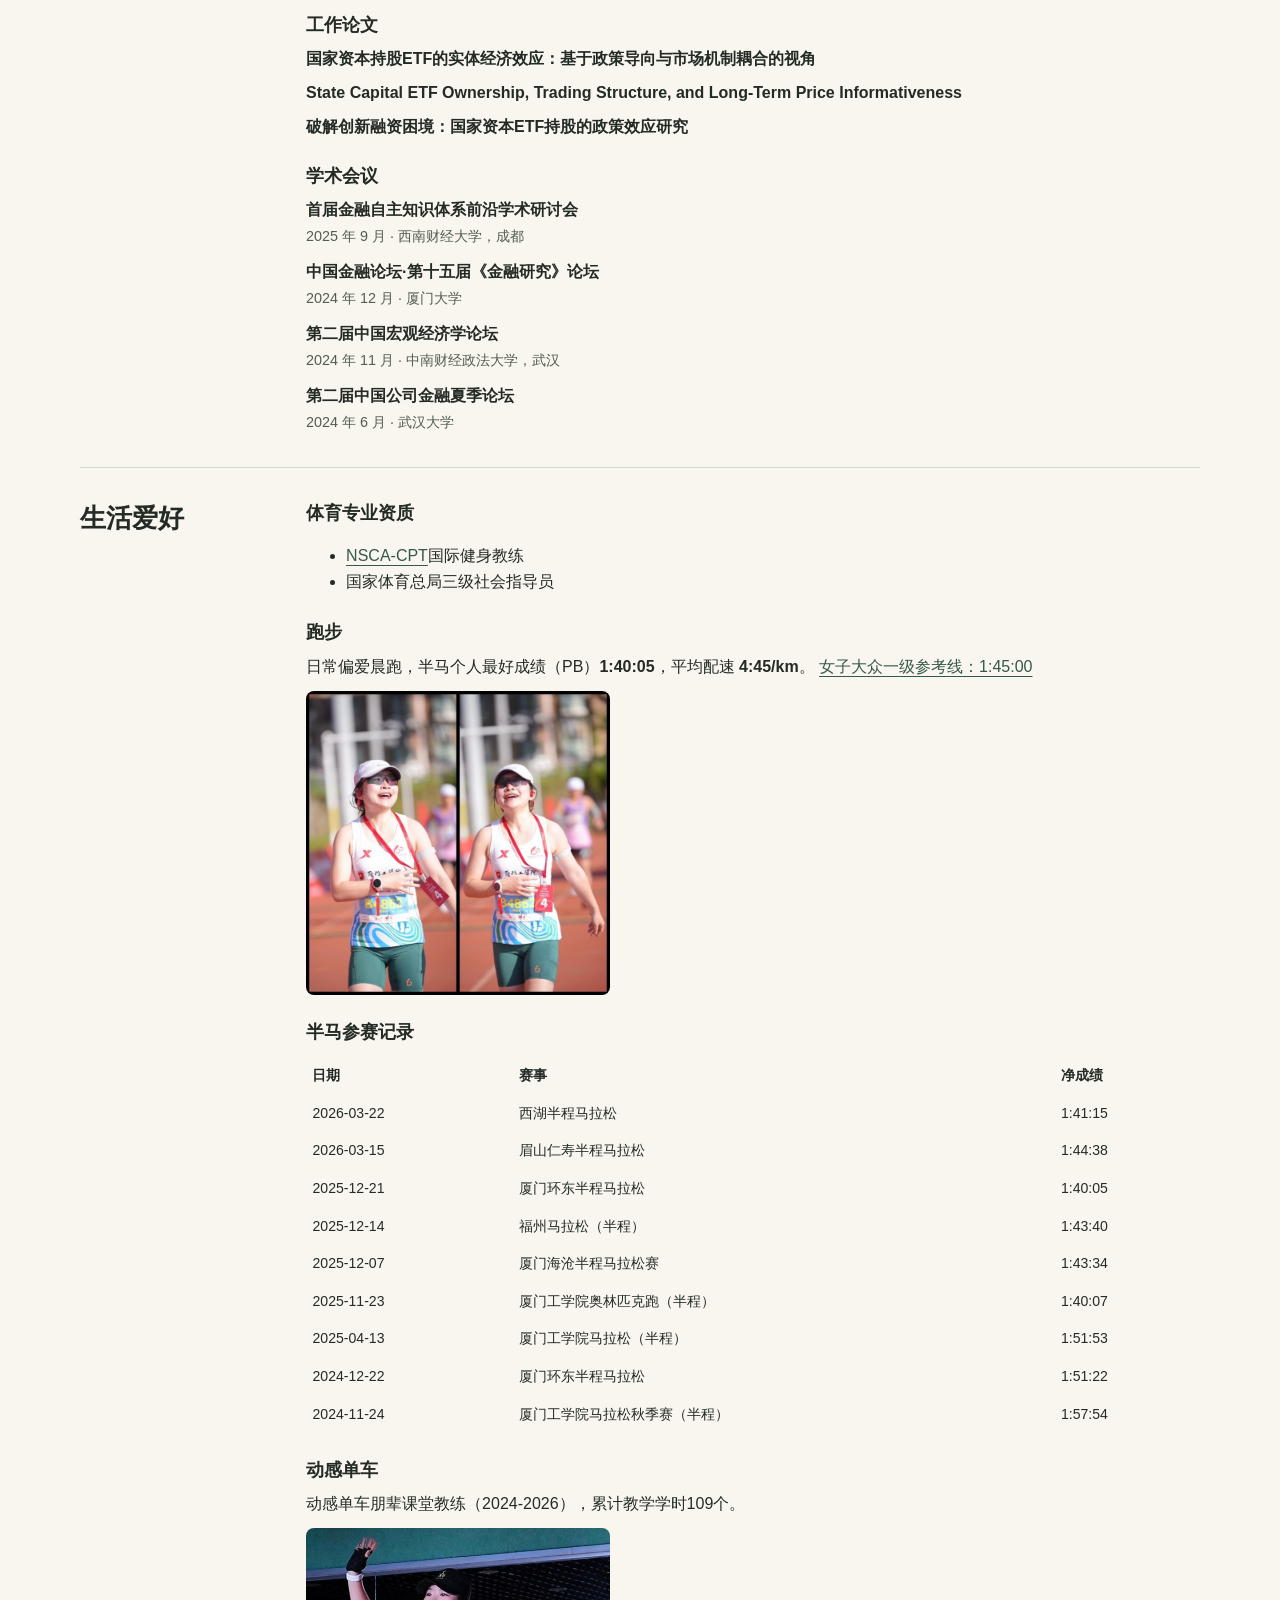
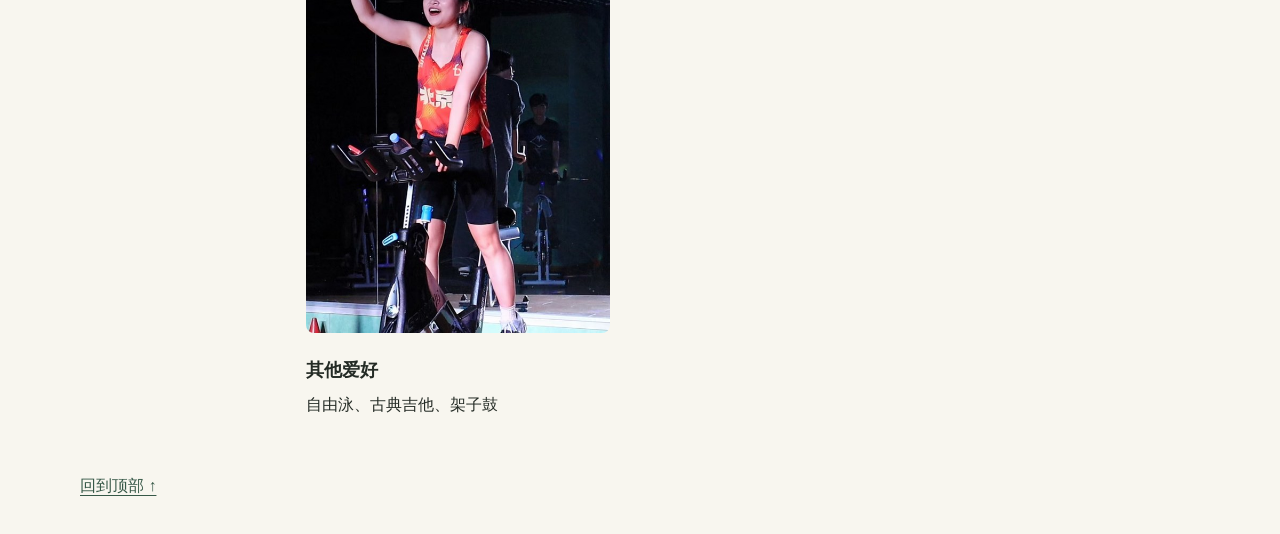
==== commit 1caada67: "Simplify indoor cycling description" ====
--- a/index.html
+++ b/index.html
@@ -79,7 +79,7 @@
     <tr><td>2024-12-22</td><td>厦门环东半程马拉松</td><td>1:51:22</td></tr>
     <tr><td>2024-11-24</td><td>厦门工学院马拉松秋季赛（半程）</td><td>1:57:54</td></tr>
     </tbody></table></div></article>
-    <article><h3>动感单车</h3><p class="record"><span class="record-detail">动感单车朋辈课堂教练。</span><span class="meta">厦门大学 · <span class="record-date">2024–2026</span></span></p><img class="activity-photo" src="assets/cycling.jpg?v=d83d3caaaf" alt="喻多多带领动感单车课" width="570" height="760" loading="lazy" decoding="async"></article>
+    <article><h3>动感单车</h3><p>动感单车朋辈课堂教练（2024-2026），累计教学学时109个。</p><img class="activity-photo" src="assets/cycling.jpg?v=d83d3caaaf" alt="喻多多带领动感单车课" width="570" height="760" loading="lazy" decoding="async"></article>
     <article><h3>其他爱好</h3><p>自由泳、古典吉他、架子鼓</p></article></div>
   </section>
 </main>
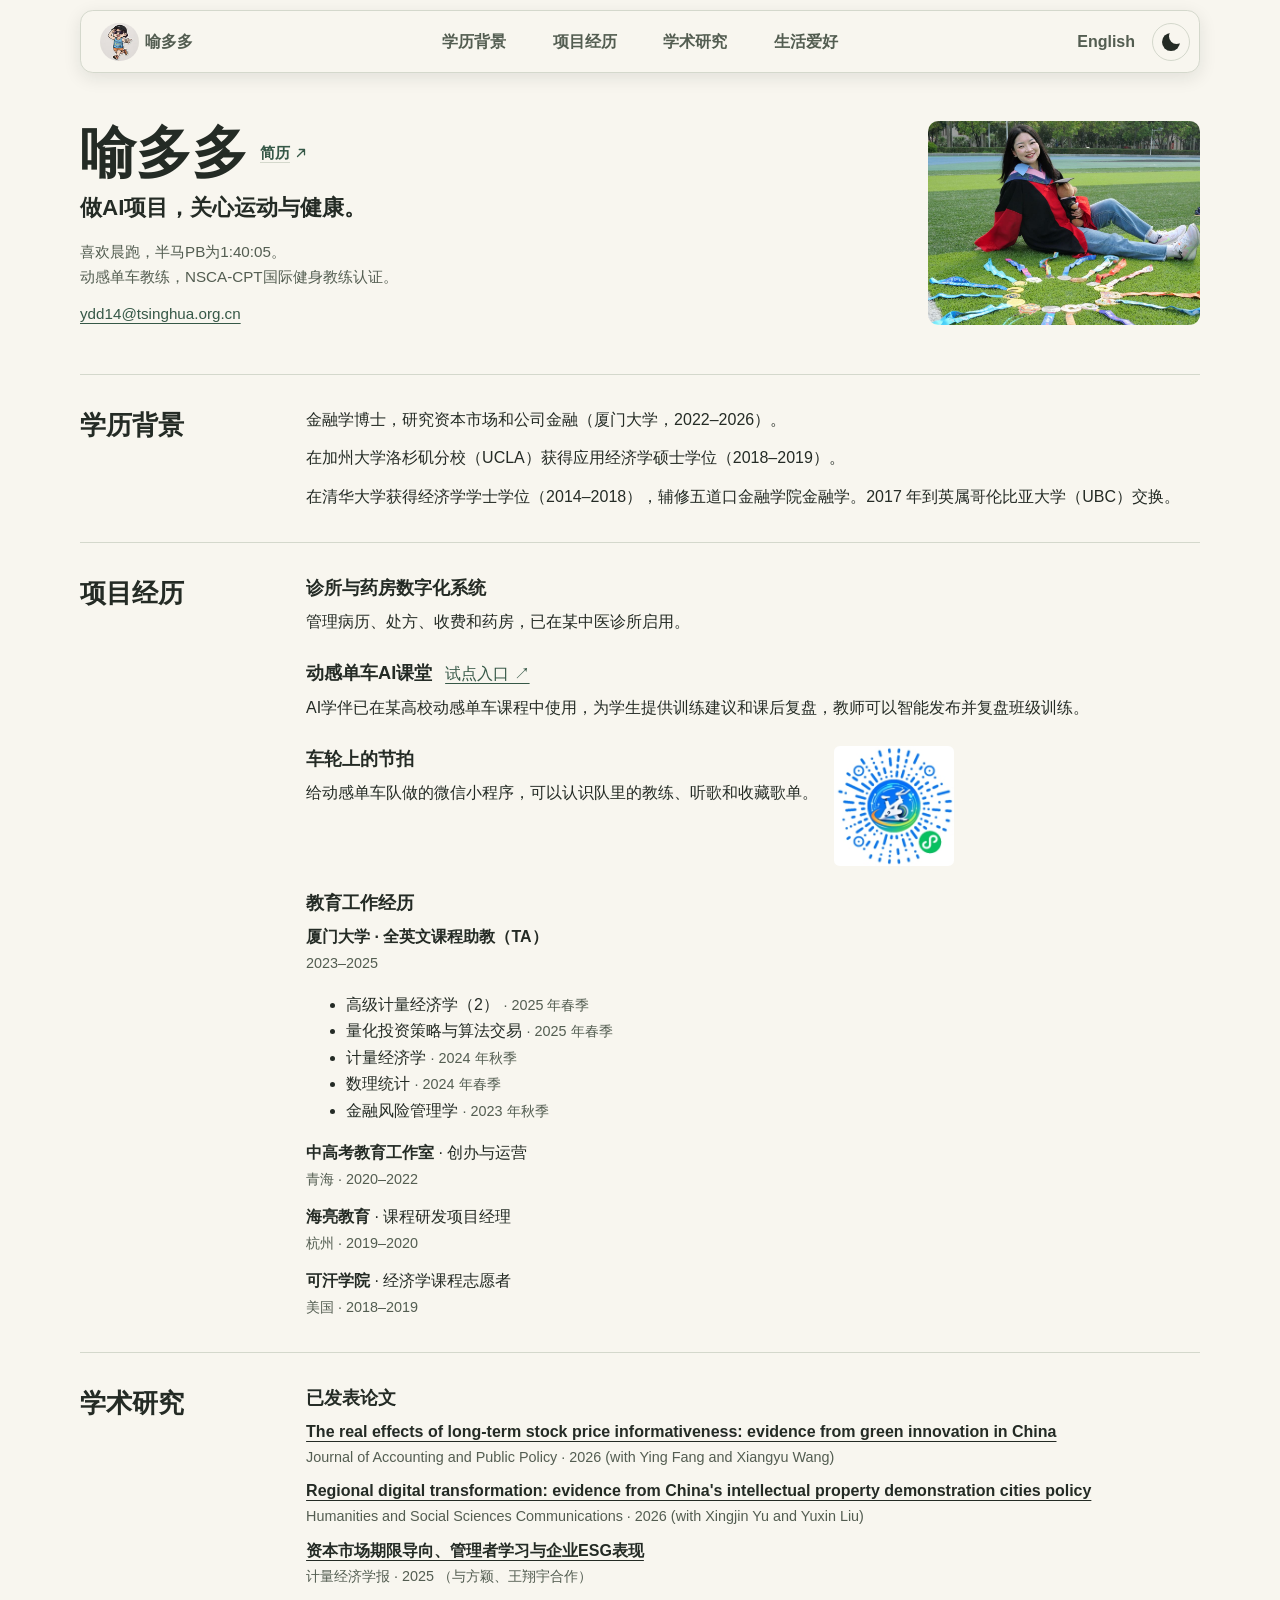
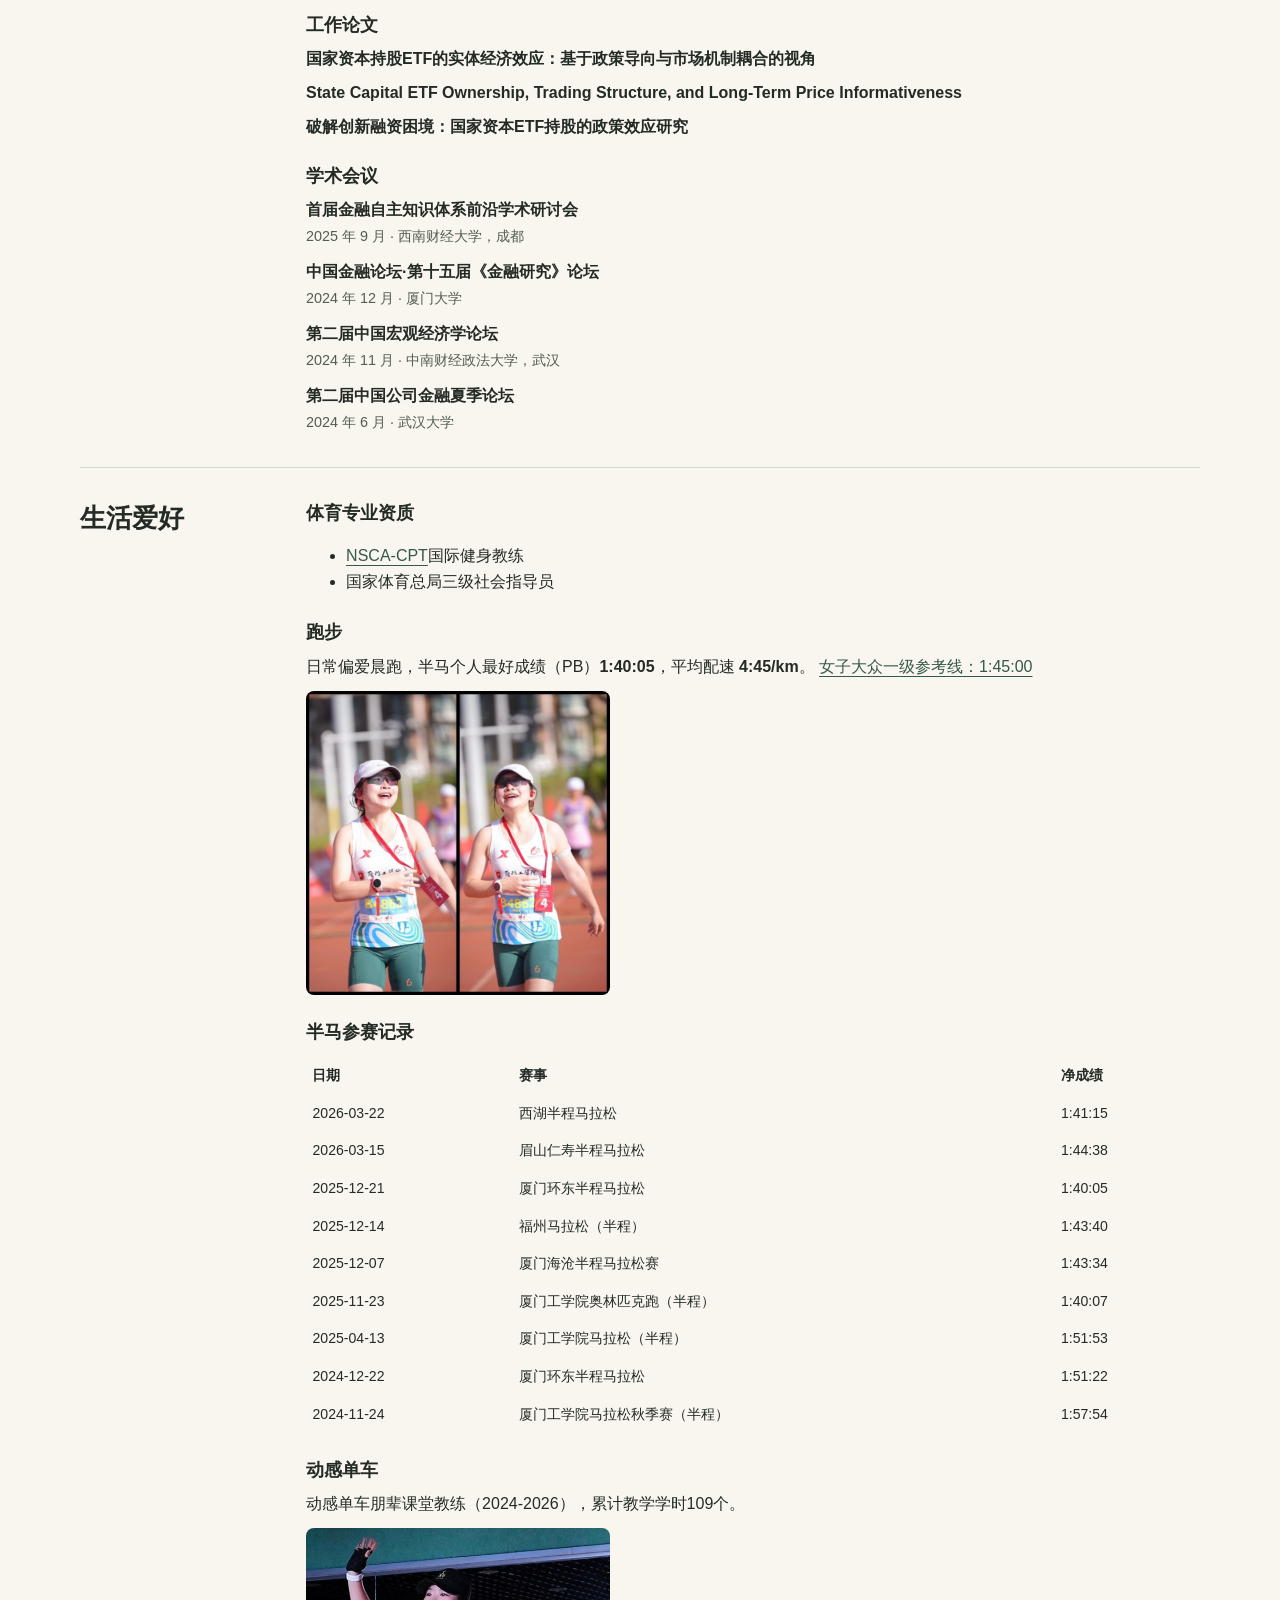
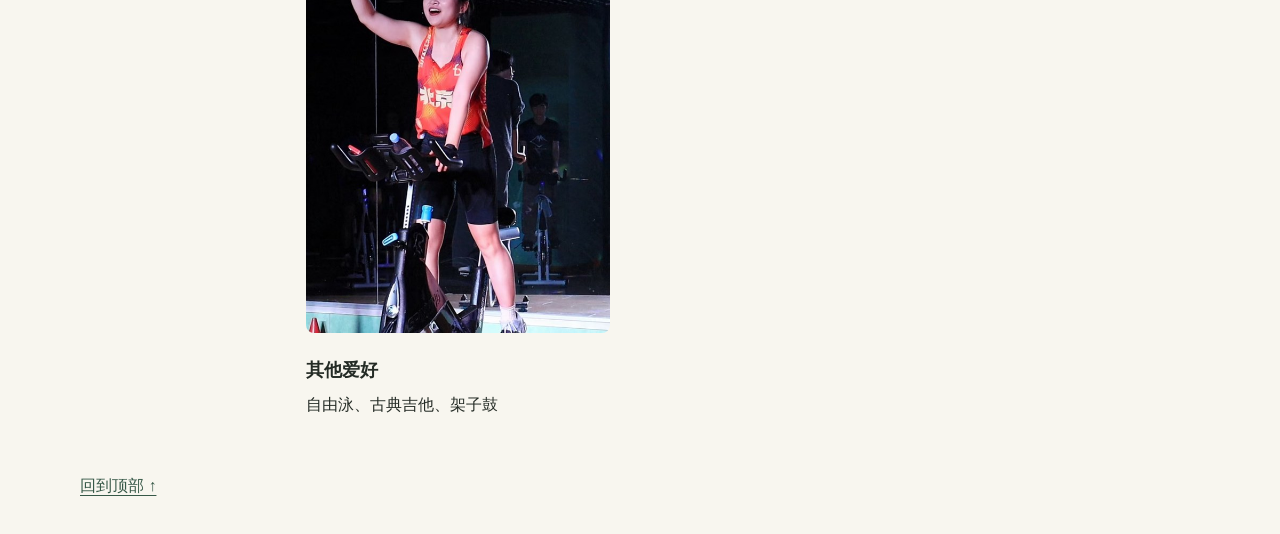
==== commit e8835595: "Refresh optimized homepage portrait" ====
--- a/index.html
+++ b/index.html
@@ -21,7 +21,7 @@
   <div class="hero"><div><div class="hero-intro"><div class="hero-heading"><h1>喻多多</h1><a class="cv-link" href="assets/DuoduoYu-CV-Full.pdf?v=97f9477d3b"><span>简历</span><svg aria-hidden="true" viewBox="0 0 16 16" width="14" height="14" fill="none" stroke="currentColor" stroke-width="1.5" stroke-linecap="round" stroke-linejoin="round"><path d="M4 12 12 4M6 4h6v6"/></svg></a></div>
     <p class="hero-tagline">做AI项目，关心运动与健康。</p></div>
     <p class="hero-note">喜欢晨跑，半马PB为1:40:05。<br><span class="hero-credential">动感单车教练，NSCA-CPT<span class="credential-name">国际健身教练认证。</span></span></p>
-    <div class="hero-links"><a href="mailto:ydd14@tsinghua.org.cn">ydd14@tsinghua.org.cn</a></div></div><img src="assets/portrait.jpg?v=f2bed967e6" width="1080" height="810" fetchpriority="high" alt="喻多多的肖像"></div>
+    <div class="hero-links"><a href="mailto:ydd14@tsinghua.org.cn">ydd14@tsinghua.org.cn</a></div></div><img src="assets/portrait.jpg?v=8b09a6f9ad" width="1080" height="810" fetchpriority="high" alt="喻多多的肖像"></div>
   <section id="education">
     <h2>学历背景</h2><div class="section-content">
     <div class="education-list">
